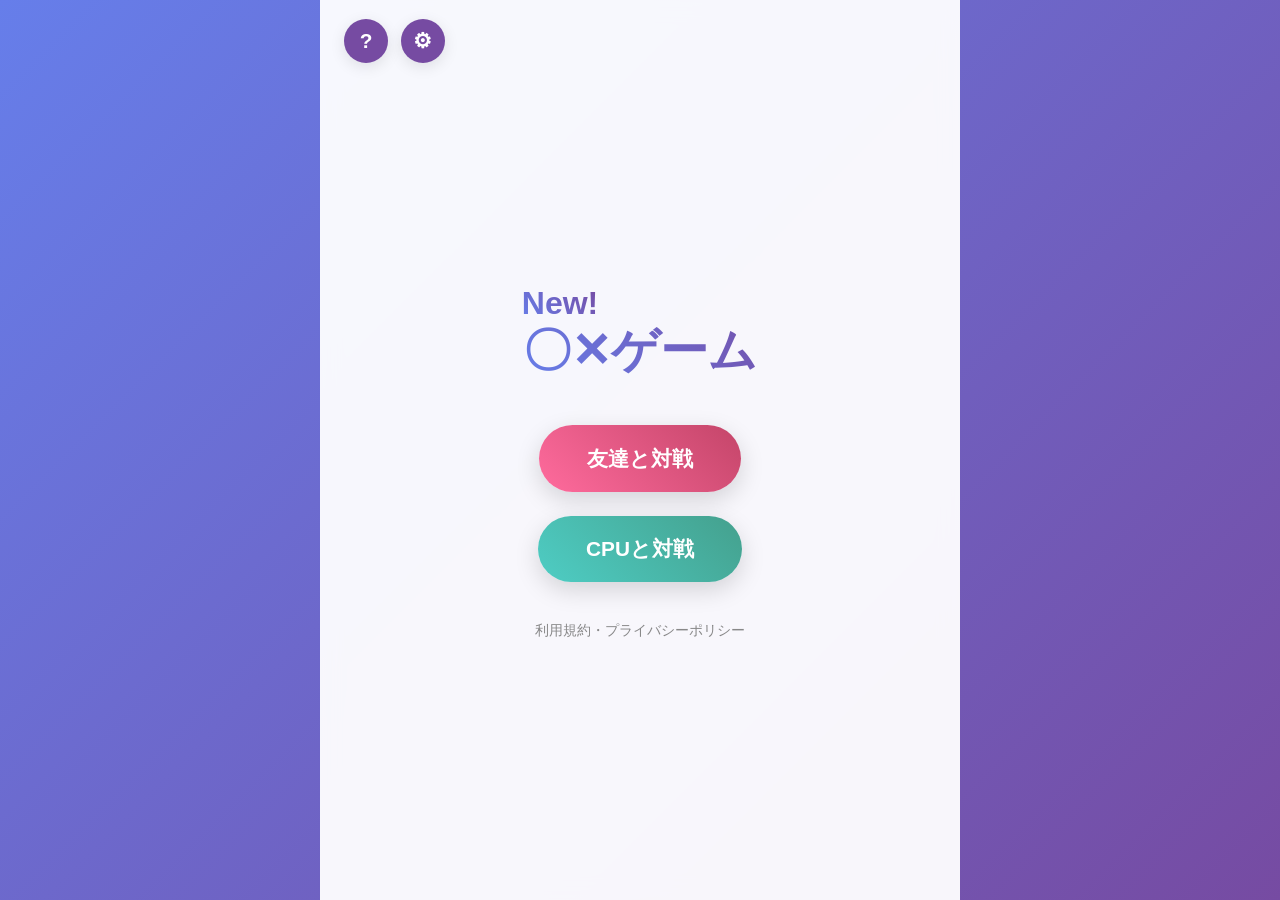
==== index.html @ 19769acf "〇✕２" ====
<!DOCTYPE html>
<html lang="ja">
<head>
    <meta charset="UTF-8">
    <meta name="viewport" content="width=device-width, initial-scale=1.0, maximum-scale=1.0, user-scalable=no">
    <title>New! 〇✕ゲーム</title>
    <link rel="stylesheet" href="style.css">
</head>
<body>
    <div class="main-container">
        <div class="main-screen" id="main-screen">
            <div class="header-action-group">
                <button id="help-btn" class="help-btn">?</button>
                <button id="settings-btn" class="help-btn">⚙</button>
            </div>
            
            <div class="main-content">
                <h1 class="title"><span class="title-new">New!</span><br><span class="title-main">〇✕ゲーム</span></h1>
                
                <div class="game-mode-buttons">
                    <button id="play-2p-btn" class="play-btn play-2p-btn">友達と対戦</button>
                    <button id="play-cpu-btn" class="play-btn play-cpu-btn">CPUと対戦</button>
                </div>

                <div class="terms-link-container">
                    <a href="terms.html" class="terms-link">利用規約・プライバシーポリシー</a>
                </div>
            </div>
        </div>

        <div class="cpu-selection-screen" id="cpu-selection-screen" style="display: none;">
            <button id="back-to-main-from-cpu-btn" class="back-btn header-back-btn">⇦</button>
            <div class="cpu-selection-content">
                <h2 class="cpu-title" id="setup-screen-title">対戦モード設定</h2>
                
                <p class="cpu-subtitle">1. 盤面の大きさを選択してください</p>
                <div class="difficulty-options">
                    <button id="board-6x6-btn" class="speed-toggle-btn active">標準 (6×6)</button>
                    <button id="board-7x7-btn" class="speed-toggle-btn">拡大 (7×7)</button>
                </div>

                <div id="cpu-only-setup-options">
                    <p class="cpu-subtitle">2. CPUの難易度を選択してください</p>
                    <div class="difficulty-options">
                        <button id="diff-easy-btn" class="speed-toggle-btn active">イージー</button>
                        <button id="diff-normal-btn" class="speed-toggle-btn">ノーマル</button>
                        <button id="diff-hard-btn" class="speed-toggle-btn">ハード</button>
                    </div>
                </div>

                <p class="cpu-subtitle" id="order-selection-subtitle">3. 先手・後手を選択してください</p>
                <div class="cpu-options" id="order-selection-options">
                    <button id="cpu-first-btn" class="cpu-option-btn cpu-first-btn">
                        <span class="option-icon">👤</span>
                        <span class="option-text" id="order-first-text">先手（あなたが先）</span>
                    </button>
                    <button id="cpu-second-btn" class="cpu-option-btn cpu-second-btn">
                        <span class="option-icon">🤖</span>
                        <span class="option-text" id="order-second-text">後手（CPUが先）</span>
                    </button>
                    <button id="cpu-random-btn" class="cpu-option-btn cpu-random-btn">
                        <span class="option-icon">🎲</span>
                        <span class="option-text">ランダム</span>
                    </button>
                </div>
            </div>
        </div>

        <div class="game-screen" id="game-screen" style="display: none;">
            <div class="game-header">
                <div class="header-action-group-game">
                    <button id="help-btn-game" class="help-btn">?</button>
                    <button id="settings-btn-game" class="help-btn">⚙</button>
                </div>
                <button id="back-to-main-from-game-btn" class="back-btn">⇦</button>
            </div>

            <div class="gravity-section">
                <button id="gravity-btn" class="gravity-btn">重力</button>
                <div class="gravity-directions" id="gravity-directions" style="display: none;">
                    <button class="direction-btn" data-direction="up">↑</button>
                    <button class="direction-btn" data-direction="left">←</button>
                    <button class="direction-btn" data-direction="right">→</button>
                    <button class="direction-btn" data-direction="down">↓</button>
                </div>
            </div>

            <div class="game-board" id="game-board"></div>
            
            <div class="game-info">
                <div class="status" id="status">〇の番です</div>
            </div>
            
            <div class="controls">
                <button id="undo-btn" class="control-action-btn undo-btn" disabled>1手戻る</button>
                <button id="reset-btn" class="control-action-btn reset-btn">リセット</button>
            </div>
        </div>
        
        <div class="help-modal" id="help-modal">
            <div class="modal-content">
                <div class="modal-header">
                    <h2>ヘルプ</h2>
                    <button id="close-help-btn" class="close-btn">×</button>
                </div>
                <div class="help-content">
                    <div class="help-section">
                        <h3>ゲームルール</h3>
                        <div class="rules-content">
                            <div class="rule-item-visual">
                                <div class="rule-left">
                                    <span class="rule-icon">🏆</span>
                                    <span class="rule-text"><strong>4つ並べると勝利</strong><br>縦・横・斜めのいずれかに自分のコマを4つ以上並べると勝利です。</span>
                                </div>
                                <div class="visual-diagram">
                                    <div class="diag-cell o">〇</div><div class="diag-cell o">〇</div><div class="diag-cell o">〇</div><div class="diag-cell o">〇</div>
                                </div>
                            </div>
                            <div class="rule-item-visual">
                                <div class="rule-left">
                                    <span class="rule-icon">👻</span>
                                    <span class="rule-text"><strong>ちょうど3つで消滅</strong><br>コマが「ちょうど3つ」並んでしまうと、その3つのコマは消滅します。</span>
                                </div>
                                <div class="visual-diagram responsive-diagram-box">
                                    <div class="diag-cell x">✕</div><div class="diag-cell x">✕</div><div class="diag-cell x">✕</div><div class="diag-cell empty"></div>
                                    <div class="diag-arrow flex-arrow">➔</div>
                                    <div class="diag-cell ghost"></div><div class="diag-cell ghost"></div><div class="diag-cell ghost"></div><div class="diag-cell empty"></div>
                                </div>
                            </div>
                            <div class="rule-item-visual">
                                <div class="rule-left">
                                    <span class="rule-icon">🌎</span>
                                    <span class="rule-text wrap-text"><strong>重力による連鎖消滅</strong><br>重力でコマが消えた場合、空いた隙間を埋めるように同じ方向へ再び重力がかかります（連鎖重力）。</span>
                                </div>
                                
                                <div class="visual-flow-container">
                                    <div class="flow-step-block">
                                        <div class="step-title">1. 元の盤面</div>
                                        <div class="diagram-grid-4">
                                            <div class="diag-cell empty"></div><div class="diag-cell empty"></div><div class="diag-cell x">✕</div><div class="diag-cell empty"></div>
                                            <div class="diag-cell x">✕</div><div class="diag-cell empty"></div><div class="diag-cell o">〇</div><div class="diag-cell empty"></div>
                                            <div class="diag-cell o">〇</div><div class="diag-cell empty"></div><div class="diag-cell empty"></div><div class="diag-cell x">✕</div>
                                            <div class="diag-cell empty"></div><div class="diag-cell o">〇</div><div class="diag-cell empty"></div><div class="diag-cell empty"></div>
                                        </div>
                                    </div>
                                    
                                    <div class="flow-step-block">
                                        <div class="step-title">2. 落下と整列</div>
                                        <div class="diagram-grid-4">
                                            <div class="diag-cell empty"></div><div class="diag-cell empty"></div><div class="diag-cell empty"></div><div class="diag-cell empty"></div>
                                            <div class="diag-cell empty"></div><div class="diag-cell empty"></div><div class="diag-cell empty"></div><div class="diag-cell empty"></div>
                                            <div class="diag-cell x">✕</div><div class="diag-cell empty"></div><div class="diag-cell x">✕</div><div class="diag-cell empty"></div>
                                            <div class="diag-cell o">〇</div><div class="diag-cell o">〇</div><div class="diag-cell o">〇</div><div class="diag-cell x">✕</div>
                                        </div>
                                        <div class="step-desc-danger">(横に〇が3つ揃う)</div>
                                    </div>
                                    
                                    <div class="flow-step-block">
                                        <div class="step-title">3. 3つ消滅</div>
                                        <div class="diagram-grid-4">
                                            <div class="diag-cell empty"></div><div class="diag-cell empty"></div><div class="diag-cell empty"></div><div class="diag-cell empty"></div>
                                            <div class="diag-cell empty"></div><div class="diag-cell empty"></div><div class="diag-cell empty"></div><div class="diag-cell empty"></div>
                                            <div class="diag-cell x">✕</div><div class="diag-cell empty"></div><div class="diag-cell x">✕</div><div class="diag-cell empty"></div>
                                            <div class="diag-cell ghost"></div><div class="diag-cell ghost"></div><div class="diag-cell ghost"></div><div class="diag-cell x">✕</div>
                                        </div>
                                        <div class="step-desc-purple">(下段の〇3つが消滅)</div>
                                    </div>
                                    
                                    <div class="flow-step-block">
                                        <div class="step-title">4. 連鎖完了</div>
                                        <div class="diagram-grid-4">
                                            <div class="diag-cell empty"></div><div class="diag-cell empty"></div><div class="diag-cell empty"></div><div class="diag-cell empty"></div>
                                            <div class="diag-cell empty"></div><div class="diag-cell empty"></div><div class="diag-cell empty"></div><div class="diag-cell empty"></div>
                                            <div class="diag-cell empty"></div><div class="diag-cell empty"></div><div class="diag-cell empty"></div><div class="diag-cell empty"></div>
                                            <div class="diag-cell x">✕</div><div class="diag-cell empty"></div><div class="diag-cell x">✕</div><div class="diag-cell x">✕</div>
                                        </div>
                                        <div class="step-desc-success">(両脇の✕が下へ詰まる)</div>
                                    </div>
                                </div>
                            </div>
                        </div>
                    </div>
                    <div class="help-section">
                        <h3>フィードバック</h3>
                        <div class="feedback-content">
                            <p>質問や感想、意見があればこのリンクからお願いします。</p>
                            <a href="https://forms.gle/ToWwrxpobhStJWzk7" target="_blank" class="feedback-link">https//feedbackhakokokara</a>
                        </div>
                    </div>
                </div>
            </div>
        </div>

        <div class="help-modal" id="settings-modal">
            <div class="modal-content" style="max-width: 400px;">
                <div class="modal-header">
                    <h2>⚙ 設定</h2>
                    <button id="close-settings-btn" class="close-btn">×</button>
                </div>
                <div class="help-content">
                    <div class="help-section">
                        <h3>初心者ガイド機能</h3>
                        <div class="settings-row">
                            <button id="guide-on-btn" class="speed-toggle-btn active">ON（おすすめ）</button>
                            <button id="guide-off-btn" class="speed-toggle-btn">OFF</button>
                        </div>
                        <p style="font-size: 0.8rem; color: #666; margin-top: 5px; text-align: left; line-height: 1.3;">※ONにすると、自爆マスの赤枠警告や、重力ボタン長押しでの予測プレビューが表示されます。</p>
                    </div>
                    <div class="help-section">
                        <h3>テーマカラー</h3>
                        <div class="settings-row">
                            <button id="theme-default-btn" class="speed-toggle-btn active">デフォルト</button>
                            <button id="theme-dark-btn" class="speed-toggle-btn">ダーク</button>
                        </div>
                    </div>
                </div>
            </div>
        </div>
        
        <div class="winner-modal" id="winner-modal" style="display: none;">
            <div class="modal-content">
                <h2 id="winner-text">〇が勝ちました！</h2>
                <div class="winner-modal-buttons">
                    <button id="play-again-btn" class="play-again-btn">もう一度プレイ</button>
                    <button id="back-to-main-btn" class="back-btn">メインに戻る</button>
                </div>
            </div>
        </div>

        <div id="loading-indicator" class="loading-overlay">
            <div class="loading-spinner"></div>
            <p>重力処理中...</p>
        </div>

    </div>
    
    <script src="script.js"></script>
</body>
</html>
---- style.css ----
* {
    margin: 0;
    padding: 0;
    box-sizing: border-box;
    -webkit-user-select: none;
    user-select: none;
}

body {
    font-family: 'Segoe UI', Tahoma, Geneva, Verdana, sans-serif;
    background: linear-gradient(135deg, #667eea 0%, #764ba2 100%);
    min-height: 100vh;
    color: #333;
    overflow-x: hidden;
    transition: background 0.5s ease;
}

body.dark-theme {
    background: linear-gradient(135deg, #1f2937 0%, #111827 100%);
    color: #f3f4f6;
}

/* 💻📱 共通：左上ヘッダーアクションエリアのスタイル統一 */
.header-action-group, .header-action-group-game {
    position: absolute;
    top: 1.2rem;
    left: 1.5rem;
    display: flex;
    gap: 0.8rem;
    z-index: 100;
}

.main-container {
    width: 100%;
    min-height: 100vh;
    display: flex;
    justify-content: center;
    overflow: hidden; /* スマホ時の謎の余白はみ出しを完全シャットアウト */
}

.main-screen {
    width: 50%;
    min-height: 100vh;
    display: flex;
    flex-direction: column;
    align-items: center;
    justify-content: center;
    background: rgba(255, 255, 255, 0.95);
    backdrop-filter: blur(10px);
    padding: 2rem;
    position: relative;
    transition: background 0.5s ease;
}

body.dark-theme .main-screen {
    background: rgba(31, 41, 55, 0.95);
}

.help-btn {
    background: #764ba2;
    color: white;
    border: none;
    border-radius: 50%;
    font-size: 1.3rem;
    font-weight: bold;
    cursor: pointer;
    transition: all 0.3s ease;
    box-shadow: 0 4px 15px rgba(0, 0, 0, 0.1);
    width: 44px;
    height: 44px;
    display: flex;
    align-items: center;
    justify-content: center;
}

body.dark-theme .help-btn {
    background: #4b5563;
}

.help-btn:hover {
    transform: translateY(-2px);
    box-shadow: 0 6px 20px rgba(0, 0, 0, 0.15);
}

.main-content {
    text-align: center;
    max-width: 400px;
}

.title {
    font-size: 3rem;
    margin-bottom: 3rem;
    background: linear-gradient(45deg, #667eea, #764ba2);
    -webkit-background-clip: text;
    -webkit-text-fill-color: transparent;
    background-clip: text;
    font-weight: bold;
    line-height: 1.1;
    position: relative;
}

body.dark-theme .title {
    background: linear-gradient(45deg, #a78bfa, #f472b6);
    -webkit-background-clip: text;
}

.title-new {
    display: inline-block;
    background: linear-gradient(45deg, #667eea, #764ba2);
    -webkit-background-clip: text;
    -webkit-text-fill-color: transparent;
    font-size: 2rem;
    transform: translateX(-80px);
}

body.dark-theme .title-new {
    background: linear-gradient(45deg, #a78bfa, #f472b6);
    -webkit-background-clip: text;
}

.title-main { display: inline-block; }
.main-content { margin-top: 20px; }

.game-mode-buttons {
    display: flex;
    flex-direction: column;
    gap: 1.5rem;
    align-items: center;
}

.play-btn {
    padding: 1.2rem 3rem;
    border-radius: 50px;
    font-size: 1.3rem;
    font-weight: 600;
    cursor: pointer;
    transition: all 0.3s ease;
    box-shadow: 0 8px 25px rgba(0, 0, 0, 0.15);
    min-width: 200px;
    border: none;
    color: white;
}

.play-2p-btn { background: linear-gradient(45deg, #ff6b9d, #c44569); }
.play-cpu-btn { background: linear-gradient(45deg, #4ecdc4, #44a08d); }

.play-btn:hover {
    transform: translateY(-3px);
    box-shadow: 0 12px 35px rgba(0, 0, 0, 0.2);
}

.game-screen {
    width: 50%;
    min-height: 100vh;
    background: rgba(255, 255, 255, 0.95);
    backdrop-filter: blur(10px);
    padding: 5.5rem 2rem 2rem 2rem;
    display: flex;
    flex-direction: column;
    align-items: center;
    position: relative;
    transition: background 0.5s ease;
}

body.dark-theme .game-screen { background: rgba(31, 41, 55, 0.95); }

.game-header {
    width: 100%;
    position: absolute;
    top: 0;
    left: 0;
    padding: 1.2rem 1.5rem;
    display: flex;
    justify-content: space-between;
    align-items: center;
}

.game-header .back-btn {
    position: absolute;
    top: 1.2rem;
    right: 1.5rem;
    font-size: 1.5rem;
    width: 44px;
    height: 44px;
    padding: 0;
}

.back-btn {
    background: linear-gradient(45deg, #ff6b6b, #ee5a24);
    color: white;
    border: none;
    border-radius: 50%;
    font-size: 1.5rem;
    font-weight: bold;
    cursor: pointer;
    transition: all 0.3s ease;
    width: 44px;
    height: 44px;
    display: flex;
    align-items: center;
    justify-content: center;
}

.back-btn:hover {
    transform: translateY(-2px);
    box-shadow: 0 4px 15px rgba(0, 0, 0, 0.2);
}

/* 🌎 重力セクション：ヘッダー直下配置、盤面との被りを完全解消 */
.gravity-section {
    position: relative;
    display: flex;
    flex-direction: column;
    align-items: center;
    gap: 10px;
    margin-top: -2.5rem;
    margin-bottom: 5.5rem;
    z-index: 200;
}

.gravity-btn {
    background: linear-gradient(45deg, #4ecdc4, #44a08d);
    color: white;
    border: none;
    padding: 0.8rem 2.2rem;
    border-radius: 25px;
    font-size: 1rem;
    font-weight: 600;
    cursor: pointer;
    transition: all 0.2s ease;
    box-shadow: 0 4px 12px rgba(0, 0, 0, 0.1);
}

.gravity-btn:disabled {
    background: #ccc;
    cursor: not-allowed;
    transform: none;
    box-shadow: none;
}

body.dark-theme .gravity-btn:disabled {
    background: #4b5563;
    color: #9ca3af;
}

.gravity-directions {
    position: absolute;
    top: 115%;
    left: 50%;
    transform: translateX(-50%);
    z-index: 210;
    background: white;
    border-radius: 30px;
    box-shadow: 0 6px 25px rgba(0, 0, 0, 0.2);
    padding: 6px;
    display: flex;
    gap: 10px;
}

body.dark-theme .gravity-directions { background: #374151; }

.direction-btn {
    width: 46px;
    height: 46px;
    background: linear-gradient(45deg, #667eea, #764ba2);
    color: white;
    border: none;
    border-radius: 50%;
    font-size: 1.4rem;
    font-weight: bold;
    cursor: pointer;
    transition: transform 0.15s ease, box-shadow 0.15s ease;
    display: flex;
    align-items: center;
    justify-content: center;
}

.direction-btn.preview-active {
    box-shadow: 0 0 20px #4ecdc4 !important;
    border: 3px solid #fff !important;
    transform: scale(1.1);
}

.game-info { margin-bottom: 1.5rem; text-align: center; }

.status {
    font-size: 1.3rem;
    font-weight: 600;
    margin-bottom: 0.5rem;
    color: #555;
}

body.dark-theme .status { color: #d1d5db; }

/* 🛠 盤面コンテナ */
.game-board {
    display: grid;
    margin-bottom: 1.5rem;
    width: 100%;
    max-width: 440px;
    margin-left: auto;
    margin-right: auto;
}

.game-board.size-6x6 {
    grid-template-columns: repeat(6, 1fr);
    gap: 8px;
}

.game-board.size-7x7 {
    grid-template-columns: repeat(7, 1fr);
    gap: 6px;
}

.cell {
    width: 100%;
    aspect-ratio: 1 / 1;
    background: #e6e6e6;
    border: 2px solid transparent;
    border-radius: 12px;
    cursor: pointer;
    display: flex;
    align-items: center;
    justify-content: center;
    font-size: 2.2rem;
    font-weight: bold;
    transition: background 0.15s, border-color 0.15s, transform 0.15s;
    box-shadow: inset 1px 1px 3px rgba(0,0,0,0.05), 2px 2px 8px rgba(0, 0, 0, 0.08);
    -webkit-tap-highlight-color: transparent;
    will-change: transform, background-color, border-color;
    transform: translate3d(0, 0, 0);
}

.game-board.size-7x7 .cell {
    font-size: 1.8rem;
    border-radius: 8px;
}

body.dark-theme .cell {
    background: #262f3c;
    box-shadow: inset 1px 1px 2px rgba(255,255,255,0.05), 2px 2px 8px rgba(0, 0, 0, 0.2);
}

.cell.moving {
    transform: translate3d(0, 0, 0) scale(1);
    backface-visibility: hidden;
    perspective: 1000px;
}

.cell.danger-border {
    border-color: rgba(255, 71, 87, 0.6) !important;
    background: #fff0f0 !important;
}
body.dark-theme .cell.danger-border {
    border-color: rgba(255, 71, 87, 0.7) !important;
    background: #2d1b22 !important;
}

.cell.o {
    color: #667eea;
    background: #e8f4fd;
}

body.dark-theme .cell.o {
    color: #60a5fa;
    background: #1e293b;
}

.cell.x {
    color: #764ba2;
    background: #fdf2ff;
}

body.dark-theme .cell.x {
    color: #f472b6;
    background: #371e36;
}

.cell.preview-o { color: rgba(102, 126, 234, 0.35) !important; }
.cell.preview-x { color: rgba(118, 75, 162, 0.35) !important; }

.cell.winning-cell {
    animation: winningPulse 1.8s cubic-bezier(0.4, 0, 0.2, 1) infinite;
    z-index: 5;
}

.cell.highlight-for-removal {
    border: 3px solid #ffcc00 !important;
    box-shadow: 0 0 12px rgba(255, 204, 0, 0.7) !important;
    transform: translate3d(0,0,0) scale(1.05);
}

@keyframes winningPulse {
    0% { transform: translate3d(0,0,0) scale(1.02); box-shadow: 0 0 12px rgba(255, 107, 157, 0.6); }
    50% { transform: translate3d(0,0,0) scale(1.08); box-shadow: 0 0 22px rgba(196, 69, 105, 0.9); }
    100% { transform: translate3d(0,0,0) scale(1.02); box-shadow: 0 0 12px rgba(255, 107, 157, 0.6); }
}

.controls {
    display: flex;
    gap: 1.2rem;
    justify-content: center;
    margin-top: 1rem;
    margin-bottom: 1rem;
    width: 100%;
    max-width: 450px;
    padding: 0 8px;
}

.control-action-btn {
    flex: 1;
    padding: 0.9rem 1.5rem;
    border: none;
    border-radius: 30px;
    font-size: 1.05rem;
    font-weight: 600;
    cursor: pointer;
    transition: all 0.2s ease;
    color: white;
    box-shadow: 0 4px 15px rgba(0, 0, 0, 0.1);
    text-align: center;
    display: flex;
    align-items: center;
    justify-content: center;
}

.control-action-btn.undo-btn { background: linear-gradient(45deg, #2ecc71, #26ae60); }
.control-action-btn.reset-btn { background: linear-gradient(45deg, #ff4757, #ee5a24); }

.control-action-btn:disabled {
    opacity: 0.35 !important;
    cursor: not-allowed !important;
    transform: none !important;
    box-shadow: none !important;
}

.cpu-selection-screen {
    width: 50%;
    min-height: 100vh;
    background: rgba(255, 255, 255, 0.95);
    backdrop-filter: blur(10px);
    padding: 6rem 2rem 2rem 2rem;
    display: flex;
    flex-direction: column;
    align-items: center;
    justify-content: center;
    position: relative;
    transition: background 0.5s ease;
}

body.dark-theme .cpu-selection-screen { background: rgba(31, 41, 55, 0.95); }

.header-back-btn {
    position: absolute;
    top: 1.2rem !important;
    left: 1.5rem !important;
}

.cpu-selection-content {
    width: 100%;
    display: flex;
    flex-direction: column;
    align-items: center;
    text-align: center;
}

.cpu-title {
    font-size: 2.3rem;
    margin-bottom: 2rem;
    background: linear-gradient(45deg, #667eea, #764ba2);
    -webkit-background-clip: text;
    -webkit-text-fill-color: transparent;
    background-clip: text;
    font-weight: bold;
}

body.dark-theme .cpu-title { background: linear-gradient(45deg, #a78bfa, #f472b6); }

.cpu-subtitle {
    font-size: 1.1rem;
    color: #666;
    margin-bottom: 0.8rem;
    font-weight: 500;
    margin-top: 0.5rem;
}

body.dark-theme .cpu-subtitle { color: #9ca3af; }

.difficulty-options {
    display: flex;
    gap: 10px;
    margin-bottom: 2rem;
    justify-content: center;
    width: 100%;
    max-width: 400px;
}

.cpu-options {
    display: flex;
    flex-direction: column;
    gap: 1.2rem;
    align-items: center;
    width: 100%;
}

.cpu-option-btn {
    display: flex;
    align-items: center;
    gap: 1rem;
    padding: 1.1rem 2rem;
    border-radius: 50px;
    font-size: 1.1rem;
    font-weight: 600;
    cursor: pointer;
    transition: all 0.3s ease;
    box-shadow: 0 8px 25px rgba(0, 0, 0, 0.15);
    min-width: 250px;
    border: none;
    color: white;
}

.cpu-first-btn { background: linear-gradient(45deg, #4ecdc4, #44a08d); }
.cpu-second-btn { background: linear-gradient(45deg, #ff6b9d, #c44569); }
.cpu-random-btn { background: linear-gradient(45deg, #667eea, #764ba2); }

.help-modal {
    display: none;
    position: fixed;
    top: 0;
    left: 0;
    width: 100vw;
    height: 100vh;
    background: rgba(0, 0, 0, 0.5);
    z-index: 999999 !important;
    align-items: center;
    justify-content: center;
}

.help-modal .modal-content {
    background: white;
    padding: 2rem;
    border-radius: 20px;
    text-align: center;
    box-shadow: 0 20px 40px rgba(0, 0, 0, 0.3);
    animation: modalSlideIn 0.3s ease-out;
    max-width: 600px;
    width: 90%;
    position: relative;
    max-height: 85vh;
    overflow-y: auto;
}

body.dark-theme .help-modal .modal-content {
    background: #1f2937;
    color: #f3f4f6;
}

.modal-header {
    display: flex;
    justify-content: space-between;
    align-items: center;
    margin-bottom: 1.5rem;
    width: 100%;
}

.modal-header h2 {
    margin: 0;
    color: #333;
    font-size: 1.8rem;
}

body.dark-theme .modal-header h2 { color: #f3f4f6; }

.close-btn {
    background: none;
    border: none;
    font-size: 2rem;
    cursor: pointer;
    color: #666;
    line-height: 1;
}

body.dark-theme .close-btn { color: #9ca3af; }

.help-content {
    display: flex;
    flex-direction: column;
    gap: 2rem;
    text-align: left;
}

.help-section h3 {
    color: #333;
    font-size: 1.3rem;
    margin-bottom: 1rem;
    text-align: left;
}

body.dark-theme .help-section h3 { color: #e5e7eb; }

.rule-item-visual {
    display: flex;
    flex-direction: column;
    gap: 12px;
    padding: 15px;
    background: linear-gradient(135deg, #f8f9fa, #e9ecef);
    border-radius: 12px;
    margin-bottom: 12px;
}

body.dark-theme .rule-item-visual {
    background: linear-gradient(135deg, #374151, #4b5563);
}

.rule-left {
    display: flex;
    align-items: flex-start;
    gap: 12px;
}

.wrap-text {
    word-break: break-all;
    white-space: normal;
    line-height: 1.4;
}

.visual-diagram {
    display: flex;
    align-items: center;
    gap: 5px;
    background: rgba(0,0,0,0.03);
    padding: 8px;
    border-radius: 8px;
    width: fit-content;
    margin-left: auto;
    margin-right: auto;
}

/* 🏆 改修：図解フロー（完璧な2列×2行の「田の字」グリッドへ最適化） */
.visual-flow-container {
    display: grid;
    grid-template-columns: repeat(2, 1fr) !important; /* 確実にPC・スマホ共通で2列固定 */
    gap: 20px 15px !important;
    align-items: start;
    margin-top: 10px;
    background: rgba(0,0,0,0.02);
    padding: 15px;
    border-radius: 12px;
    width: 100%;
    justify-content: center;
}

body.dark-theme .visual-flow-container { background: rgba(255,255,255,0.02); }

.flow-step-block {
    display: flex;
    flex-direction: column;
    align-items: center;
    gap: 6px;
    width: 100%;
    text-align: center;
}

.step-title {
    font-size: 0.8rem;
    text-align: center;
    color: #666;
    font-weight: 600;
}
body.dark-theme .step-title { color: #9ca3af; }

.diagram-grid-4 {
    display: grid;
    grid-template-columns: repeat(4, 26px);
    gap: 2px;
}

.step-desc-danger { font-size: 0.65rem; color: #ff4757; text-align: center; font-weight: 600; }
.step-desc-purple { font-size: 0.65rem; color: #764ba2; text-align: center; font-weight: 600; }
.step-desc-success { font-size: 0.65rem; color: #44a08d; text-align: center; font-weight: 600; }

.diag-cell {
    width: 26px;
    height: 26px;
    background: white;
    border-radius: 6px;
    display: flex;
    align-items: center;
    justify-content: center;
    font-weight: bold;
    font-size: 0.8rem;
    box-shadow: 1px 1px 4px rgba(0,0,0,0.1);
}

body.dark-theme .diag-cell { background: #1f2937; }
.diag-cell.o { color: #667eea; background: #e8f4fd; }
.diag-cell.x { color: #764ba2; background: #fde8e8; }
.diag-cell.empty { background: #e9ecef; }
body.dark-theme .diag-cell.empty { background: #111827; }

.diag-cell.ghost {
    background: #f1f2f6;
    color: #ccc;
    border: 1px dashed #ccc;
}
body.dark-theme .diag-cell.ghost { background: #374151; border-color: #555; }

.settings-row {
    display: grid;
    grid-template-columns: 1fr 1fr;
    gap: 10px;
    width: 100%;
}

.speed-toggle-btn {
    padding: 12px;
    border: 2px solid #e9ecef;
    background: white;
    border-radius: 12px;
    font-size: 1rem;
    font-weight: 600;
    cursor: pointer;
    transition: all 0.3s ease;
    color: #666;
}

body.dark-theme .speed-toggle-btn {
    background: #374151;
    border-color: #4b5563;
    color: #d1d5db;
}

.speed-toggle-btn:hover {
    background: #f8f9fa;
    border-color: #667eea;
}

.speed-toggle-btn.active {
    background: linear-gradient(135deg, #667eea 0%, #764ba2 100%);
    color: white;
    border-color: transparent;
    box-shadow: 0 4px 15px rgba(118, 75, 162, 0.2);
}

body.dark-theme .speed-toggle-btn.active {
    background: linear-gradient(135deg, #8b5cf6 0%, #ec4899 100%);
}

.winner-modal {
    display: none;
    position: fixed;
    top: 0;
    left: 0;
    width: 100vw;
    height: 100vh;
    background: rgba(0, 0, 0, 0.4);
    backdrop-filter: blur(4px);
    z-index: 9999999 !important;
    display: flex;
    justify-content: center;
    align-items: center;
}

.winner-modal .modal-content {
    background-color: white;
    padding: 40px 30px;
    border-radius: 20px;
    box-shadow: 0 15px 35px rgba(0, 0, 0, 0.3);
    text-align: center;
    width: 85%;
    max-width: 400px;
    animation: modalSlideIn 0.3s ease-out;
}

body.dark-theme .winner-modal .modal-content { 
    background-color: #1f2937;
    color: white;
}

.winner-modal h2 {
    font-size: 1.8rem;
    margin-bottom: 2rem;
}

.winner-modal-buttons {
    display: flex;
    flex-direction: column;
    gap: 1rem;
    width: 100%;
}

.winner-modal-buttons button {
    width: 100% !important;
    height: auto !important;
    padding: 1rem 1.5rem !important;
    font-size: 1.1rem !important;
    font-weight: 600 !important;
    border: none !important;
    border-radius: 50px !important;
    cursor: pointer !important;
    transition: transform 0.2s ease, box-shadow 0.2s ease !important;
    display: block !important;
    text-align: center !important;
}

.winner-modal .play-again-btn { background: linear-gradient(45deg, #4ecdc4, #44a08d); color: white; }
.winner-modal .back-to-main-btn { background: linear-gradient(45deg, #ff6b6b, #ee5a24); color: white; }

.loading-overlay {
    position: fixed;
    top: 0;
    left: 0;
    width: 100%;
    height: 100%;
    background: rgba(0, 0, 0, 0.5);
    display: flex;
    justify-content: center;
    align-items: center;
    z-index: 9998;
    color: white;
    font-size: 1.5em;
    flex-direction: column;
    display: none;
}

.loading-spinner {
    border: 8px solid #f3f3f3;
    border-top: 8px solid #3498db;
    border-radius: 50%;
    width: 60px;
    height: 60px;
    animation: spin 2s linear infinite;
    margin-bottom: 20px;
}

@keyframes spin {
    0% { transform: rotate(0deg); }
    100% { transform: rotate(360deg); }
}

@keyframes modalSlideIn {
    from { opacity: 0; transform: translateY(-30px); }
    to { opacity: 1; transform: translateY(0); }
}

/* レスポンシブ設計 */
@media (max-width: 1024px) {
    .main-container { flex-direction: column; }
    .main-screen, .game-screen, .cpu-selection-screen { width: 100%; min-height: 100vh; }
    .main-screen { padding: 3rem 2rem; }
    .game-screen { padding: 5.5rem 1.5rem 1.5rem 1.5rem; justify-content: flex-start; }
    
    .header-back-btn {
        top: 1.2rem !important;
        left: 1.5rem !important;
    }
}

@media (max-width: 600px) {
    .header-action-group, .header-action-group-game { top: 1rem !important; left: 1rem !important; }
    .main-screen { padding: 0; min-height: 100vh; justify-content: center; }
    .main-content { padding: 2rem 1.5rem; width: 100%; display: flex; flex-direction: column; align-items: center; gap: 2rem; }
    .title { font-size: 2.5rem; text-align: center; margin-bottom: 1.5rem; }
    .title-new { transform: translateX(0); font-size: 1.5rem; display: block; margin-bottom: 0.5rem; }
    .game-mode-buttons { gap: 1.5rem; width: 100%; max-width: 280px; }
    .play-btn { min-width: 100%; padding: 1.2rem 2rem; font-size: 1.2rem; border-radius: 30px; }
    
    .game-board { 
        width: calc(100vw - 32px);
        max-width: 100vw;
        margin-bottom: 1.5rem;
        margin-left: auto !important;
        margin-right: auto !important;
        justify-content: center;
    }
    
    .cell { 
        width: 100% !important;
        height: auto !important;
    }

    .game-board.size-6x6 { gap: 6px; }
    .game-board.size-6x6 .cell { 
        font-size: 1.4rem; 
        border-radius: 8px; 
    }

    .game-board.size-7x7 { gap: 4px; }
    .game-board.size-7x7 .cell { 
        font-size: 1.15rem; 
        border-radius: 6px; 
    }
    
    .gravity-section { 
        margin-top: -2rem;
        margin-bottom: 4.5rem; 
    }
    
    .back-btn, .help-btn {
        width: 38px !important;
        height: 38px !important;
        font-size: 1.1rem !important;
    }
    
    .game-header { padding: 1rem !important; }
    .game-header .back-btn { position: absolute; top: 1rem; right: 1rem; }
    .cpu-selection-screen { padding: 5rem 1.5rem 1.5rem 1.5rem; }
    .header-back-btn { top: 1rem !important; left: 1rem !important; }

    .responsive-diagram-box {
        flex-direction: column !important;
        gap: 10px;
    }

    /* 📱 スマホ版：2列の『田の字』を絶対崩さず、綺麗に中央に保つ */
    .visual-flow-container {
        grid-template-columns: repeat(2, 1fr) !important;
        gap: 15px 10px !important;
        padding: 10px;
        width: 100%;
    }
}

.terms-link-container {
    margin-top: 2rem;
    width: 100%;
    display: flex;
    justify-content: center;
}

.terms-link {
    font-size: 0.85rem;
    color: #888;
    text-decoration: none;
    transition: color 0.2s ease, opacity 0.2s ease;
    padding: 8px 16px;
}

body.dark-theme .terms-link { color: #9ca3af; }
.terms-link:hover { color: #667eea; opacity: 0.8; }
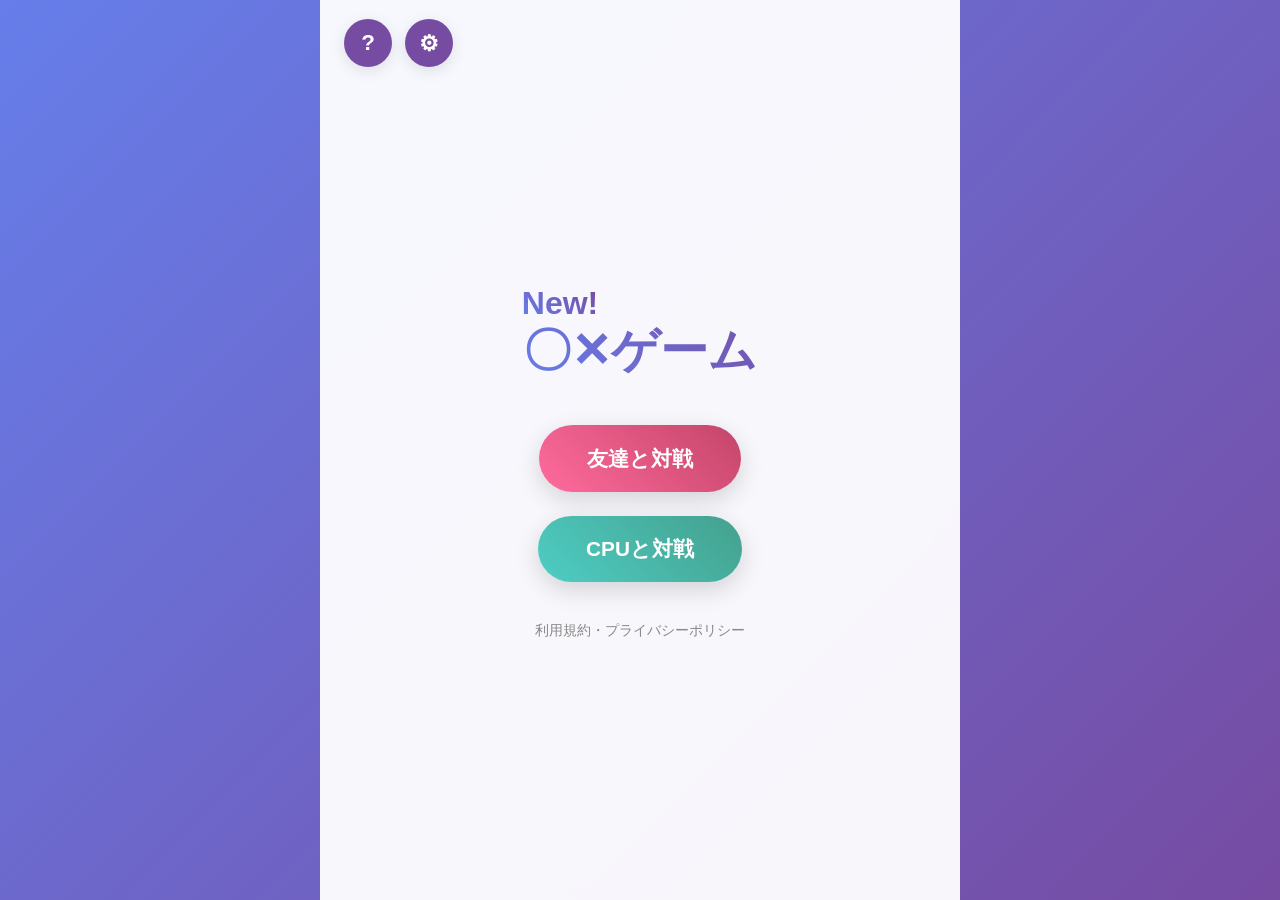
==== commit a64f0239: "〇✕２" ====
--- a/index.html
+++ b/index.html
@@ -39,6 +39,15 @@
                     <button id="board-7x7-btn" class="speed-toggle-btn">拡大 (7×7)</button>
                 </div>
 
+                <div id="p2-only-setup-options" style="display: none;">
+                    <p class="cpu-subtitle">2. 勝利条件（何本先取するか）</p>
+                    <div class="difficulty-options">
+                        <button id="match-1-btn" class="speed-toggle-btn active">1本勝負</button>
+                        <button id="match-2-btn" class="speed-toggle-btn">2本先取</button>
+                        <button id="match-3-btn" class="speed-toggle-btn">3本先取</button>
+                    </div>
+                </div>
+
                 <div id="cpu-only-setup-options">
                     <p class="cpu-subtitle">2. CPUの難易度を選択してください</p>
                     <div class="difficulty-options">
@@ -46,21 +55,18 @@
                         <button id="diff-normal-btn" class="speed-toggle-btn">ノーマル</button>
                         <button id="diff-hard-btn" class="speed-toggle-btn">ハード</button>
                     </div>
-                </div>
-
-                <p class="cpu-subtitle" id="order-selection-subtitle">3. 先手・後手を選択してください</p>
-                <div class="cpu-options" id="order-selection-options">
-                    <button id="cpu-first-btn" class="cpu-option-btn cpu-first-btn">
-                        <span class="option-icon">👤</span>
-                        <span class="option-text" id="order-first-text">先手（あなたが先）</span>
-                    </button>
-                    <button id="cpu-second-btn" class="cpu-option-btn cpu-second-btn">
-                        <span class="option-icon">🤖</span>
-                        <span class="option-text" id="order-second-text">後手（CPUが先）</span>
-                    </button>
-                    <button id="cpu-random-btn" class="cpu-option-btn cpu-random-btn">
-                        <span class="option-icon">🎲</span>
-                        <span class="option-text">ランダム</span>
+
+                    <p class="cpu-subtitle">3. 先手・後手を選択してください</p>
+                    <div class="difficulty-options">
+                        <button id="cpu-first-btn" class="speed-toggle-btn active">先手 (あなた)</button>
+                        <button id="cpu-second-btn" class="speed-toggle-btn">後手 (CPU)</button>
+                        <button id="cpu-random-btn" class="speed-toggle-btn">ランダム</button>
+                    </div>
+                </div>
+
+                <div class="cpu-options" style="margin-top: 2rem;">
+                    <button id="game-start-final-btn" class="cpu-option-btn cpu-first-btn" style="justify-content: center;">
+                        <span class="option-text">対戦スタート！ ⚔</span>
                     </button>
                 </div>
             </div>
@@ -87,6 +93,13 @@
 
             <div class="game-board" id="game-board"></div>
             
+            <div class="match-scoreboard" id="match-scoreboard" style="display: none;">
+                <span class="score-box o-score">〇 <span id="score-o-display">0</span></span>
+                <span class="score-divider">ー</span>
+                <span class="score-box x-score"><span id="score-x-display">0</span> ✕</span>
+                <div class="match-target-text" id="match-target-text">（2本先取）</div>
+            </div>
+
             <div class="game-info">
                 <div class="status" id="status">〇の番です</div>
             </div>
@@ -122,17 +135,20 @@
                                     <span class="rule-text"><strong>ちょうど3つで消滅</strong><br>コマが「ちょうど3つ」並んでしまうと、その3つのコマは消滅します。</span>
                                 </div>
                                 <div class="visual-diagram responsive-diagram-box">
-                                    <div class="diag-cell x">✕</div><div class="diag-cell x">✕</div><div class="diag-cell x">✕</div><div class="diag-cell empty"></div>
-                                    <div class="diag-arrow flex-arrow">➔</div>
-                                    <div class="diag-cell ghost"></div><div class="diag-cell ghost"></div><div class="diag-cell ghost"></div><div class="diag-cell empty"></div>
+                                    <div class="diag-row-group">
+                                        <div class="diag-cell x">✕</div><div class="diag-cell x">✕</div><div class="diag-cell x">✕</div>
+                                    </div>
+                                    <div class="diag-arrow-down">↓</div>
+                                    <div class="diag-row-group">
+                                        <div class="diag-cell ghost"></div><div class="diag-cell ghost"></div><div class="diag-cell ghost"></div>
+                                    </div>
                                 </div>
                             </div>
                             <div class="rule-item-visual">
                                 <div class="rule-left">
                                     <span class="rule-icon">🌎</span>
-                                    <span class="rule-text wrap-text"><strong>重力による連鎖消滅</strong><br>重力でコマが消えた場合、空いた隙間を埋めるように同じ方向へ再び重力がかかります（連鎖重力）。</span>
-                                </div>
-                                
+                                    <span class="rule-text wrap-text"><strong>重力による連鎖消滅</strong><br>重力でコマが消えた場合、空いた隙間を埋めるように同じ方向へ再び重力がかかります。</span>
+                                </div>
                                 <div class="visual-flow-container">
                                     <div class="flow-step-block">
                                         <div class="step-title">1. 元の盤面</div>
@@ -143,7 +159,6 @@
                                             <div class="diag-cell empty"></div><div class="diag-cell o">〇</div><div class="diag-cell empty"></div><div class="diag-cell empty"></div>
                                         </div>
                                     </div>
-                                    
                                     <div class="flow-step-block">
                                         <div class="step-title">2. 落下と整列</div>
                                         <div class="diagram-grid-4">
@@ -154,7 +169,6 @@
                                         </div>
                                         <div class="step-desc-danger">(横に〇が3つ揃う)</div>
                                     </div>
-                                    
                                     <div class="flow-step-block">
                                         <div class="step-title">3. 3つ消滅</div>
                                         <div class="diagram-grid-4">
@@ -165,7 +179,6 @@
                                         </div>
                                         <div class="step-desc-purple">(下段の〇3つが消滅)</div>
                                     </div>
-                                    
                                     <div class="flow-step-block">
                                         <div class="step-title">4. 連鎖完了</div>
                                         <div class="diagram-grid-4">
@@ -221,7 +234,7 @@
             <div class="modal-content">
                 <h2 id="winner-text">〇が勝ちました！</h2>
                 <div class="winner-modal-buttons">
-                    <button id="play-again-btn" class="play-again-btn">もう一度プレイ</button>
+                    <button id="play-again-btn" class="play-again-btn">次の試合へ</button>
                     <button id="back-to-main-btn" class="back-btn">メインに戻る</button>
                 </div>
             </div>
--- a/style.css
+++ b/style.css
@@ -1,847 +1,174 @@
-* {
-    margin: 0;
-    padding: 0;
-    box-sizing: border-box;
-    -webkit-user-select: none;
-    user-select: none;
-}
-
-body {
-    font-family: 'Segoe UI', Tahoma, Geneva, Verdana, sans-serif;
-    background: linear-gradient(135deg, #667eea 0%, #764ba2 100%);
-    min-height: 100vh;
-    color: #333;
-    overflow-x: hidden;
-    transition: background 0.5s ease;
-}
-
-body.dark-theme {
-    background: linear-gradient(135deg, #1f2937 0%, #111827 100%);
-    color: #f3f4f6;
-}
-
-/* 💻📱 共通：左上ヘッダーアクションエリアのスタイル統一 */
-.header-action-group, .header-action-group-game {
-    position: absolute;
-    top: 1.2rem;
-    left: 1.5rem;
-    display: flex;
-    gap: 0.8rem;
-    z-index: 100;
-}
-
-.main-container {
-    width: 100%;
-    min-height: 100vh;
-    display: flex;
-    justify-content: center;
-    overflow: hidden; /* スマホ時の謎の余白はみ出しを完全シャットアウト */
-}
-
-.main-screen {
-    width: 50%;
-    min-height: 100vh;
-    display: flex;
-    flex-direction: column;
-    align-items: center;
-    justify-content: center;
-    background: rgba(255, 255, 255, 0.95);
-    backdrop-filter: blur(10px);
-    padding: 2rem;
-    position: relative;
-    transition: background 0.5s ease;
-}
-
-body.dark-theme .main-screen {
-    background: rgba(31, 41, 55, 0.95);
-}
-
-.help-btn {
-    background: #764ba2;
-    color: white;
-    border: none;
-    border-radius: 50%;
-    font-size: 1.3rem;
-    font-weight: bold;
-    cursor: pointer;
-    transition: all 0.3s ease;
-    box-shadow: 0 4px 15px rgba(0, 0, 0, 0.1);
-    width: 44px;
-    height: 44px;
-    display: flex;
-    align-items: center;
-    justify-content: center;
-}
-
-body.dark-theme .help-btn {
-    background: #4b5563;
-}
-
-.help-btn:hover {
-    transform: translateY(-2px);
-    box-shadow: 0 6px 20px rgba(0, 0, 0, 0.15);
-}
-
-.main-content {
-    text-align: center;
-    max-width: 400px;
-}
-
-.title {
-    font-size: 3rem;
-    margin-bottom: 3rem;
-    background: linear-gradient(45deg, #667eea, #764ba2);
-    -webkit-background-clip: text;
-    -webkit-text-fill-color: transparent;
-    background-clip: text;
-    font-weight: bold;
-    line-height: 1.1;
-    position: relative;
-}
-
-body.dark-theme .title {
-    background: linear-gradient(45deg, #a78bfa, #f472b6);
-    -webkit-background-clip: text;
-}
-
-.title-new {
-    display: inline-block;
-    background: linear-gradient(45deg, #667eea, #764ba2);
-    -webkit-background-clip: text;
-    -webkit-text-fill-color: transparent;
-    font-size: 2rem;
-    transform: translateX(-80px);
-}
-
-body.dark-theme .title-new {
-    background: linear-gradient(45deg, #a78bfa, #f472b6);
-    -webkit-background-clip: text;
-}
-
+* { margin: 0; padding: 0; box-sizing: border-box; -webkit-user-select: none; user-select: none; }
+body { font-family: 'Segoe UI', Tahoma, Geneva, Verdana, sans-serif; background: linear-gradient(135deg, #667eea 0%, #764ba2 100%); min-height: 100vh; color: #333; overflow-x: hidden; transition: background 0.5s ease; }
+body.dark-theme { background: linear-gradient(135deg, #1f2937 0%, #111827 100%); color: #f3f4f6; }
+
+/* 💻📱 共通：左上ヘッダーアクションエリア */
+.header-action-group, .header-action-group-game { position: absolute; top: 1.2rem; left: 1.5rem; display: flex; gap: 0.8rem; z-index: 100; }
+.main-container { width: 100%; min-height: 100vh; display: flex; justify-content: center; overflow: hidden; }
+
+.main-screen { width: 50%; min-height: 100vh; display: flex; flex-direction: column; align-items: center; justify-content: center; background: rgba(255, 255, 255, 0.95); backdrop-filter: blur(10px); padding: 2rem; position: relative; transition: background 0.5s ease; }
+body.dark-theme .main-screen { background: rgba(31, 41, 55, 0.95); }
+
+/* ヘルプ・設定ボタンを大きく押しやすく */
+.help-btn { background: #764ba2; color: white; border: none; border-radius: 50%; font-size: 1.4rem; font-weight: bold; cursor: pointer; transition: all 0.3s ease; box-shadow: 0 4px 15px rgba(0, 0, 0, 0.1); width: 48px; height: 48px; display: flex; align-items: center; justify-content: center; }
+body.dark-theme .help-btn { background: #4b5563; }
+.help-btn:hover { transform: translateY(-2px); box-shadow: 0 6px 20px rgba(0, 0, 0, 0.15); }
+
+.main-content { text-align: center; max-width: 400px; }
+.title { font-size: 3rem; margin-bottom: 3rem; background: linear-gradient(45deg, #667eea, #764ba2); -webkit-background-clip: text; -webkit-text-fill-color: transparent; background-clip: text; font-weight: bold; line-height: 1.1; position: relative; }
+body.dark-theme .title { background: linear-gradient(45deg, #a78bfa, #f472b6); -webkit-background-clip: text; }
+.title-new { display: inline-block; background: linear-gradient(45deg, #667eea, #764ba2); -webkit-background-clip: text; -webkit-text-fill-color: transparent; font-size: 2rem; transform: translateX(-80px); }
+body.dark-theme .title-new { background: linear-gradient(45deg, #a78bfa, #f472b6); -webkit-background-clip: text; }
 .title-main { display: inline-block; }
 .main-content { margin-top: 20px; }
 
-.game-mode-buttons {
-    display: flex;
-    flex-direction: column;
-    gap: 1.5rem;
-    align-items: center;
-}
-
-.play-btn {
-    padding: 1.2rem 3rem;
-    border-radius: 50px;
-    font-size: 1.3rem;
-    font-weight: 600;
-    cursor: pointer;
-    transition: all 0.3s ease;
-    box-shadow: 0 8px 25px rgba(0, 0, 0, 0.15);
-    min-width: 200px;
-    border: none;
-    color: white;
-}
-
+.game-mode-buttons { display: flex; flex-direction: column; gap: 1.5rem; align-items: center; }
+.play-btn { padding: 1.2rem 3rem; border-radius: 50px; font-size: 1.3rem; font-weight: 600; cursor: pointer; transition: all 0.3s ease; box-shadow: 0 8px 25px rgba(0, 0, 0, 0.15); min-width: 200px; border: none; color: white; }
 .play-2p-btn { background: linear-gradient(45deg, #ff6b9d, #c44569); }
 .play-cpu-btn { background: linear-gradient(45deg, #4ecdc4, #44a08d); }
-
-.play-btn:hover {
-    transform: translateY(-3px);
-    box-shadow: 0 12px 35px rgba(0, 0, 0, 0.2);
-}
-
-.game-screen {
-    width: 50%;
-    min-height: 100vh;
-    background: rgba(255, 255, 255, 0.95);
-    backdrop-filter: blur(10px);
-    padding: 5.5rem 2rem 2rem 2rem;
-    display: flex;
-    flex-direction: column;
-    align-items: center;
-    position: relative;
-    transition: background 0.5s ease;
-}
-
+.play-btn:hover { transform: translateY(-3px); box-shadow: 0 12px 35px rgba(0, 0, 0, 0.2); }
+
+.game-screen { width: 50%; min-height: 100vh; background: rgba(255, 255, 255, 0.95); backdrop-filter: blur(10px); padding: 5.5rem 2rem 2rem 2rem; display: flex; flex-direction: column; align-items: center; position: relative; transition: background 0.5s ease; }
 body.dark-theme .game-screen { background: rgba(31, 41, 55, 0.95); }
 
-.game-header {
-    width: 100%;
-    position: absolute;
-    top: 0;
-    left: 0;
-    padding: 1.2rem 1.5rem;
-    display: flex;
-    justify-content: space-between;
-    align-items: center;
-}
-
-.game-header .back-btn {
-    position: absolute;
-    top: 1.2rem;
-    right: 1.5rem;
-    font-size: 1.5rem;
-    width: 44px;
-    height: 44px;
-    padding: 0;
-}
-
-.back-btn {
-    background: linear-gradient(45deg, #ff6b6b, #ee5a24);
-    color: white;
-    border: none;
-    border-radius: 50%;
-    font-size: 1.5rem;
-    font-weight: bold;
-    cursor: pointer;
-    transition: all 0.3s ease;
-    width: 44px;
-    height: 44px;
-    display: flex;
-    align-items: center;
-    justify-content: center;
-}
-
-.back-btn:hover {
-    transform: translateY(-2px);
-    box-shadow: 0 4px 15px rgba(0, 0, 0, 0.2);
-}
-
-/* 🌎 重力セクション：ヘッダー直下配置、盤面との被りを完全解消 */
-.gravity-section {
-    position: relative;
-    display: flex;
-    flex-direction: column;
-    align-items: center;
-    gap: 10px;
-    margin-top: -2.5rem;
-    margin-bottom: 5.5rem;
-    z-index: 200;
-}
-
-.gravity-btn {
-    background: linear-gradient(45deg, #4ecdc4, #44a08d);
-    color: white;
-    border: none;
-    padding: 0.8rem 2.2rem;
-    border-radius: 25px;
-    font-size: 1rem;
-    font-weight: 600;
-    cursor: pointer;
-    transition: all 0.2s ease;
-    box-shadow: 0 4px 12px rgba(0, 0, 0, 0.1);
-}
-
-.gravity-btn:disabled {
-    background: #ccc;
-    cursor: not-allowed;
-    transform: none;
-    box-shadow: none;
-}
-
-body.dark-theme .gravity-btn:disabled {
-    background: #4b5563;
-    color: #9ca3af;
-}
-
-.gravity-directions {
-    position: absolute;
-    top: 115%;
-    left: 50%;
-    transform: translateX(-50%);
-    z-index: 210;
-    background: white;
-    border-radius: 30px;
-    box-shadow: 0 6px 25px rgba(0, 0, 0, 0.2);
-    padding: 6px;
-    display: flex;
-    gap: 10px;
-}
-
+.game-header { width: 100%; position: absolute; top: 0; left: 0; padding: 1.2rem 1.5rem; display: flex; justify-content: space-between; align-items: center; }
+.game-header .back-btn { position: absolute; top: 1.2rem; right: 1.5rem; font-size: 1.5rem; width: 48px; height: 48px; padding: 0; }
+
+/* 戻るボタンも大きく調整 */
+.back-btn { background: linear-gradient(45deg, #ff6b6b, #ee5a24); color: white; border: none; border-radius: 50%; font-size: 1.5rem; font-weight: bold; cursor: pointer; transition: all 0.3s ease; width: 48px; height: 48px; display: flex; align-items: center; justify-content: center; }
+.back-btn:hover { transform: translateY(-2px); box-shadow: 0 4px 15px rgba(0, 0, 0, 0.2); }
+
+/* 🌎 重力セクション（上部にボタンの重なりが一切ないためマージンを上へ固定） */
+.gravity-section { position: relative; display: flex; flex-direction: column; align-items: center; gap: 10px; margin-top: -2.5rem; margin-bottom: 2rem; z-index: 200; }
+.gravity-btn { background: linear-gradient(45deg, #4ecdc4, #44a08d); color: white; border: none; padding: 0.8rem 2.2rem; border-radius: 25px; font-size: 1rem; font-weight: 600; cursor: pointer; transition: all 0.2s ease; box-shadow: 0 4px 12px rgba(0, 0, 0, 0.1); }
+.gravity-btn:disabled { background: #ccc; cursor: not-allowed; transform: none; box-shadow: none; }
+body.dark-theme .gravity-btn:disabled { background: #4b5563; color: #9ca3af; }
+
+.gravity-directions { position: absolute; top: 115%; left: 50%; transform: translateX(-50%); z-index: 210; background: white; border-radius: 30px; box-shadow: 0 6px 25px rgba(0, 0, 0, 0.2); padding: 6px; display: flex; gap: 10px; }
 body.dark-theme .gravity-directions { background: #374151; }
-
-.direction-btn {
-    width: 46px;
-    height: 46px;
-    background: linear-gradient(45deg, #667eea, #764ba2);
-    color: white;
-    border: none;
-    border-radius: 50%;
-    font-size: 1.4rem;
-    font-weight: bold;
-    cursor: pointer;
-    transition: transform 0.15s ease, box-shadow 0.15s ease;
-    display: flex;
-    align-items: center;
-    justify-content: center;
-}
-
-.direction-btn.preview-active {
-    box-shadow: 0 0 20px #4ecdc4 !important;
-    border: 3px solid #fff !important;
-    transform: scale(1.1);
-}
-
-.game-info { margin-bottom: 1.5rem; text-align: center; }
-
-.status {
-    font-size: 1.3rem;
-    font-weight: 600;
-    margin-bottom: 0.5rem;
-    color: #555;
-}
-
-body.dark-theme .status { color: #d1d5db; }
-
-/* 🛠 盤面コンテナ */
-.game-board {
-    display: grid;
-    margin-bottom: 1.5rem;
-    width: 100%;
-    max-width: 440px;
-    margin-left: auto;
-    margin-right: auto;
-}
-
-.game-board.size-6x6 {
-    grid-template-columns: repeat(6, 1fr);
-    gap: 8px;
-}
-
-.game-board.size-7x7 {
-    grid-template-columns: repeat(7, 1fr);
-    gap: 6px;
-}
-
-.cell {
-    width: 100%;
-    aspect-ratio: 1 / 1;
-    background: #e6e6e6;
-    border: 2px solid transparent;
-    border-radius: 12px;
-    cursor: pointer;
-    display: flex;
-    align-items: center;
-    justify-content: center;
-    font-size: 2.2rem;
-    font-weight: bold;
-    transition: background 0.15s, border-color 0.15s, transform 0.15s;
-    box-shadow: inset 1px 1px 3px rgba(0,0,0,0.05), 2px 2px 8px rgba(0, 0, 0, 0.08);
-    -webkit-tap-highlight-color: transparent;
-    will-change: transform, background-color, border-color;
-    transform: translate3d(0, 0, 0);
-}
-
-.game-board.size-7x7 .cell {
-    font-size: 1.8rem;
-    border-radius: 8px;
-}
-
-body.dark-theme .cell {
-    background: #262f3c;
-    box-shadow: inset 1px 1px 2px rgba(255,255,255,0.05), 2px 2px 8px rgba(0, 0, 0, 0.2);
-}
-
-.cell.moving {
-    transform: translate3d(0, 0, 0) scale(1);
-    backface-visibility: hidden;
-    perspective: 1000px;
-}
-
-.cell.danger-border {
-    border-color: rgba(255, 71, 87, 0.6) !important;
-    background: #fff0f0 !important;
-}
-body.dark-theme .cell.danger-border {
-    border-color: rgba(255, 71, 87, 0.7) !important;
-    background: #2d1b22 !important;
-}
-
-.cell.o {
-    color: #667eea;
-    background: #e8f4fd;
-}
-
-body.dark-theme .cell.o {
-    color: #60a5fa;
-    background: #1e293b;
-}
-
-.cell.x {
-    color: #764ba2;
-    background: #fdf2ff;
-}
-
-body.dark-theme .cell.x {
-    color: #f472b6;
-    background: #371e36;
-}
-
+.direction-btn { width: 46px; height: 46px; background: linear-gradient(45deg, #667eea, #764ba2); color: white; border: none; border-radius: 50%; font-size: 1.4rem; font-weight: bold; cursor: pointer; transition: transform 0.15s ease, box-shadow 0.15s ease; display: flex; align-items: center; justify-content: center; }
+.direction-btn.preview-active { box-shadow: 0 0 20px #4ecdc4 !important; border: 3px solid #fff !important; transform: scale(1.1); }
+
+/* 🛠 PC版盤面コンテナ */
+.game-board { display: grid; margin-bottom: 1.5rem; width: 100%; max-width: 440px; margin-left: auto !important; margin-right: auto !important; justify-content: center; }
+.game-board.size-6x6 { grid-template-columns: repeat(6, 1fr); gap: 8px; }
+.game-board.size-7x7 { grid-template-columns: repeat(7, 1fr); gap: 6px; }
+
+.cell { width: 100%; aspect-ratio: 1 / 1; background: #e6e6e6; border: 2px solid transparent; border-radius: 12px; cursor: pointer; display: flex; align-items: center; justify-content: center; font-size: 2.2rem; font-weight: bold; transition: background 0.15s, border-color 0.15s, transform 0.15s; box-shadow: inset 1px 1px 3px rgba(0,0,0,0.05), 2px 2px 8px rgba(0, 0, 0, 0.08); -webkit-tap-highlight-color: transparent; will-change: transform, background-color, border-color; transform: translate3d(0, 0, 0); }
+.game-board.size-7x7 .cell { font-size: 1.8rem; border-radius: 8px; }
+body.dark-theme .cell { background: #262f3c; box-shadow: inset 1px 1px 2px rgba(255,255,255,0.05), 2px 2px 8px rgba(0, 0, 0, 0.2); }
+.cell.moving { transform: translate3d(0, 0, 0) scale(1); backface-visibility: hidden; perspective: 1000px; }
+.cell.danger-border { border-color: rgba(255, 71, 87, 0.6) !important; background: #fff0f0 !important; }
+body.dark-theme .cell.danger-border { border-color: rgba(255, 71, 87, 0.7) !important; background: #2d1b22 !important; }
+.cell.o { color: #667eea; background: #e8f4fd; }
+body.dark-theme .cell.o { color: #60a5fa; background: #1e293b; }
+.cell.x { color: #764ba2; background: #fdf2ff; }
+body.dark-theme .cell.x { color: #f472b6; background: #371e36; }
 .cell.preview-o { color: rgba(102, 126, 234, 0.35) !important; }
 .cell.preview-x { color: rgba(118, 75, 162, 0.35) !important; }
-
-.cell.winning-cell {
-    animation: winningPulse 1.8s cubic-bezier(0.4, 0, 0.2, 1) infinite;
-    z-index: 5;
-}
-
-.cell.highlight-for-removal {
-    border: 3px solid #ffcc00 !important;
-    box-shadow: 0 0 12px rgba(255, 204, 0, 0.7) !important;
-    transform: translate3d(0,0,0) scale(1.05);
-}
-
-@keyframes winningPulse {
-    0% { transform: translate3d(0,0,0) scale(1.02); box-shadow: 0 0 12px rgba(255, 107, 157, 0.6); }
-    50% { transform: translate3d(0,0,0) scale(1.08); box-shadow: 0 0 22px rgba(196, 69, 105, 0.9); }
-    100% { transform: translate3d(0,0,0) scale(1.02); box-shadow: 0 0 12px rgba(255, 107, 157, 0.6); }
-}
-
-.controls {
-    display: flex;
-    gap: 1.2rem;
-    justify-content: center;
-    margin-top: 1rem;
-    margin-bottom: 1rem;
-    width: 100%;
-    max-width: 450px;
-    padding: 0 8px;
-}
-
-.control-action-btn {
-    flex: 1;
-    padding: 0.9rem 1.5rem;
-    border: none;
-    border-radius: 30px;
-    font-size: 1.05rem;
-    font-weight: 600;
-    cursor: pointer;
-    transition: all 0.2s ease;
-    color: white;
-    box-shadow: 0 4px 15px rgba(0, 0, 0, 0.1);
-    text-align: center;
-    display: flex;
-    align-items: center;
-    justify-content: center;
-}
-
+.cell.winning-cell { animation: winningPulse 1.8s cubic-bezier(0.4, 0, 0.2, 1) infinite; z-index: 5; }
+.cell.highlight-for-removal { border: 3px solid #ffcc00 !important; box-shadow: 0 0 12px rgba(255, 204, 0, 0.7) !important; transform: translate3d(0,0,0) scale(1.05); }
+
+@keyframes winningPulse { 0% { transform: translate3d(0,0,0) scale(1.02); box-shadow: 0 0 12px rgba(255, 107, 157, 0.6); } 50% { transform: translate3d(0,0,0) scale(1.08); box-shadow: 0 0 22px rgba(196, 69, 105, 0.9); } 100% { transform: translate3d(0,0,0) scale(1.02); box-shadow: 0 0 12px rgba(255, 107, 157, 0.6); } }
+
+/* 🏆 新設計：下部へ移動したスコアボードのスタイル */
+.match-scoreboard { display: flex; align-items: center; justify-content: center; gap: 15px; margin-top: 0.5rem; margin-bottom: 2.2rem; background: rgba(0, 0, 0, 0.04); padding: 8px 24px; border-radius: 20px; font-weight: bold; position: relative; width: fit-content; margin-left: auto; margin-right: auto; }
+body.dark-theme .match-scoreboard { background: rgba(255, 255, 255, 0.05); }
+.score-box { font-size: 1.4rem; padding: 2px 10px; border-radius: 8px; }
+.score-box.o-score { color: #667eea; }
+body.dark-theme .score-box.o-score { color: #60a5fa; }
+.score-box.x-score { color: #764ba2; }
+body.dark-theme .score-box.x-score { color: #f472b6; }
+.score-divider { color: #888; font-size: 1.2rem; }
+
+/* 「何点先取」を潰さず、さらに下へマージンを設けて独立表示 */
+.match-target-text { position: absolute; bottom: -1.5rem; left: 50%; transform: translateX(-50%); font-size: 0.85rem; color: #555; font-weight: 600; white-space: nowrap; }
+body.dark-theme .match-target-text { color: #ccc; }
+
+.game-info { margin-bottom: 1.5rem; text-align: center; }
+.status { font-size: 1.3rem; font-weight: 600; margin-bottom: 0.5rem; color: #555; }
+body.dark-theme .status { color: #d1d5db; }
+
+.controls { display: flex; gap: 1.2rem; justify-content: center; margin-top: 1rem; margin-bottom: 1rem; width: 100%; max-width: 450px; padding: 0 8px; }
+.control-action-btn { flex: 1; padding: 1.1rem 1.5rem; border: none; border-radius: 30px; font-size: 1.1rem; font-weight: 600; cursor: pointer; transition: all 0.2s ease; color: white; box-shadow: 0 4px 15px rgba(0, 0, 0, 0.1); text-align: center; display: flex; align-items: center; justify-content: center; }
 .control-action-btn.undo-btn { background: linear-gradient(45deg, #2ecc71, #26ae60); }
 .control-action-btn.reset-btn { background: linear-gradient(45deg, #ff4757, #ee5a24); }
-
-.control-action-btn:disabled {
-    opacity: 0.35 !important;
-    cursor: not-allowed !important;
-    transform: none !important;
-    box-shadow: none !important;
-}
-
-.cpu-selection-screen {
-    width: 50%;
-    min-height: 100vh;
-    background: rgba(255, 255, 255, 0.95);
-    backdrop-filter: blur(10px);
-    padding: 6rem 2rem 2rem 2rem;
-    display: flex;
-    flex-direction: column;
-    align-items: center;
-    justify-content: center;
-    position: relative;
-    transition: background 0.5s ease;
-}
-
+.control-action-btn:disabled { opacity: 0.35 !important; cursor: not-allowed !important; transform: none !important; box-shadow: none !important; }
+
+.cpu-selection-screen { width: 50%; min-height: 100vh; background: rgba(255, 255, 255, 0.95); backdrop-filter: blur(10px); padding: 6rem 2rem 2rem 2rem; display: flex; flex-direction: column; align-items: center; justify-content: center; position: relative; transition: background 0.5s ease; }
 body.dark-theme .cpu-selection-screen { background: rgba(31, 41, 55, 0.95); }
-
-.header-back-btn {
-    position: absolute;
-    top: 1.2rem !important;
-    left: 1.5rem !important;
-}
-
-.cpu-selection-content {
-    width: 100%;
-    display: flex;
-    flex-direction: column;
-    align-items: center;
-    text-align: center;
-}
-
-.cpu-title {
-    font-size: 2.3rem;
-    margin-bottom: 2rem;
-    background: linear-gradient(45deg, #667eea, #764ba2);
-    -webkit-background-clip: text;
-    -webkit-text-fill-color: transparent;
-    background-clip: text;
-    font-weight: bold;
-}
-
+.header-back-btn { position: absolute; top: 1.2rem !important; left: 1.5rem !important; }
+.cpu-selection-content { width: 100%; display: flex; flex-direction: column; align-items: center; text-align: center; }
+.cpu-title { font-size: 2.3rem; margin-bottom: 2rem; background: linear-gradient(45deg, #667eea, #764ba2); -webkit-background-clip: text; -webkit-text-fill-color: transparent; background-clip: text; font-weight: bold; }
 body.dark-theme .cpu-title { background: linear-gradient(45deg, #a78bfa, #f472b6); }
-
-.cpu-subtitle {
-    font-size: 1.1rem;
-    color: #666;
-    margin-bottom: 0.8rem;
-    font-weight: 500;
-    margin-top: 0.5rem;
-}
-
+.cpu-subtitle { font-size: 1.1rem; color: #666; margin-bottom: 0.8rem; font-weight: 500; margin-top: 0.5rem; }
 body.dark-theme .cpu-subtitle { color: #9ca3af; }
-
-.difficulty-options {
-    display: flex;
-    gap: 10px;
-    margin-bottom: 2rem;
-    justify-content: center;
-    width: 100%;
-    max-width: 400px;
-}
-
-.cpu-options {
-    display: flex;
-    flex-direction: column;
-    gap: 1.2rem;
-    align-items: center;
-    width: 100%;
-}
-
-.cpu-option-btn {
-    display: flex;
-    align-items: center;
-    gap: 1rem;
-    padding: 1.1rem 2rem;
-    border-radius: 50px;
-    font-size: 1.1rem;
-    font-weight: 600;
-    cursor: pointer;
-    transition: all 0.3s ease;
-    box-shadow: 0 8px 25px rgba(0, 0, 0, 0.15);
-    min-width: 250px;
-    border: none;
-    color: white;
-}
-
+.difficulty-options { display: flex; gap: 10px; margin-bottom: 2rem; justify-content: center; width: 100%; max-width: 400px; }
+.cpu-options { display: flex; flex-direction: column; gap: 1.2rem; align-items: center; width: 100%; }
+.cpu-option-btn { display: flex; align-items: center; gap: 1rem; padding: 1.1rem 2rem; border-radius: 50px; font-size: 1.1rem; font-weight: 600; cursor: pointer; transition: all 0.3s ease; box-shadow: 0 8px 25px rgba(0, 0, 0, 0.15); min-width: 250px; border: none; color: white; }
 .cpu-first-btn { background: linear-gradient(45deg, #4ecdc4, #44a08d); }
 .cpu-second-btn { background: linear-gradient(45deg, #ff6b9d, #c44569); }
 .cpu-random-btn { background: linear-gradient(45deg, #667eea, #764ba2); }
 
-.help-modal {
-    display: none;
-    position: fixed;
-    top: 0;
-    left: 0;
-    width: 100vw;
-    height: 100vh;
-    background: rgba(0, 0, 0, 0.5);
-    z-index: 999999 !important;
-    align-items: center;
-    justify-content: center;
-}
-
-.help-modal .modal-content {
-    background: white;
-    padding: 2rem;
-    border-radius: 20px;
-    text-align: center;
-    box-shadow: 0 20px 40px rgba(0, 0, 0, 0.3);
-    animation: modalSlideIn 0.3s ease-out;
-    max-width: 600px;
-    width: 90%;
-    position: relative;
-    max-height: 85vh;
-    overflow-y: auto;
-}
-
-body.dark-theme .help-modal .modal-content {
-    background: #1f2937;
-    color: #f3f4f6;
-}
-
-.modal-header {
-    display: flex;
-    justify-content: space-between;
-    align-items: center;
-    margin-bottom: 1.5rem;
-    width: 100%;
-}
-
-.modal-header h2 {
-    margin: 0;
-    color: #333;
-    font-size: 1.8rem;
-}
-
+.help-modal { display: none; position: fixed; top: 0; left: 0; width: 100vw; height: 100vh; background: rgba(0, 0, 0, 0.5); z-index: 999999 !important; align-items: center; justify-content: center; }
+.help-modal .modal-content { background: white; padding: 2rem; border-radius: 20px; text-align: center; box-shadow: 0 20px 40px rgba(0, 0, 0, 0.3); animation: modalSlideIn 0.3s ease-out; max-width: 600px; width: 90%; position: relative; max-height: 85vh; overflow-y: auto; }
+body.dark-theme .help-modal .modal-content { background: #1f2937; color: #f3f4f6; }
+.modal-header { display: flex; justify-content: space-between; align-items: center; margin-bottom: 1.5rem; width: 100%; }
+.modal-header h2 { margin: 0; color: #333; font-size: 1.8rem; }
 body.dark-theme .modal-header h2 { color: #f3f4f6; }
-
-.close-btn {
-    background: none;
-    border: none;
-    font-size: 2rem;
-    cursor: pointer;
-    color: #666;
-    line-height: 1;
-}
-
+.close-btn { background: none; border: none; font-size: 2rem; cursor: pointer; color: #666; line-height: 1; }
 body.dark-theme .close-btn { color: #9ca3af; }
 
-.help-content {
-    display: flex;
-    flex-direction: column;
-    gap: 2rem;
-    text-align: left;
-}
-
-.help-section h3 {
-    color: #333;
-    font-size: 1.3rem;
-    margin-bottom: 1rem;
-    text-align: left;
-}
-
+.help-content { display: flex; flex-direction: column; gap: 2rem; text-align: left; }
+.help-section h3 { color: #333; font-size: 1.3rem; margin-bottom: 1rem; text-align: left; }
 body.dark-theme .help-section h3 { color: #e5e7eb; }
-
-.rule-item-visual {
-    display: flex;
-    flex-direction: column;
-    gap: 12px;
-    padding: 15px;
-    background: linear-gradient(135deg, #f8f9fa, #e9ecef);
-    border-radius: 12px;
-    margin-bottom: 12px;
-}
-
-body.dark-theme .rule-item-visual {
-    background: linear-gradient(135deg, #374151, #4b5563);
-}
-
-.rule-left {
-    display: flex;
-    align-items: flex-start;
-    gap: 12px;
-}
-
-.wrap-text {
-    word-break: break-all;
-    white-space: normal;
-    line-height: 1.4;
-}
-
-.visual-diagram {
-    display: flex;
-    align-items: center;
-    gap: 5px;
-    background: rgba(0,0,0,0.03);
-    padding: 8px;
-    border-radius: 8px;
-    width: fit-content;
-    margin-left: auto;
-    margin-right: auto;
-}
-
-/* 🏆 改修：図解フロー（完璧な2列×2行の「田の字」グリッドへ最適化） */
-.visual-flow-container {
-    display: grid;
-    grid-template-columns: repeat(2, 1fr) !important; /* 確実にPC・スマホ共通で2列固定 */
-    gap: 20px 15px !important;
-    align-items: start;
-    margin-top: 10px;
-    background: rgba(0,0,0,0.02);
-    padding: 15px;
-    border-radius: 12px;
-    width: 100%;
-    justify-content: center;
-}
-
+.rule-item-visual { display: flex; flex-direction: column; gap: 12px; padding: 15px; background: linear-gradient(135deg, #f8f9fa, #e9ecef); border-radius: 12px; margin-bottom: 12px; }
+body.dark-theme .rule-item-visual { background: linear-gradient(135deg, #374151, #4b5563); }
+.rule-left { display: flex; align-items: flex-start; gap: 12px; }
+.wrap-text { word-break: break-all; white-space: normal; line-height: 1.4; }
+.visual-diagram { display: flex; align-items: center; gap: 5px; background: rgba(0,0,0,0.03); padding: 8px; border-radius: 8px; width: fit-content; margin-left: auto; margin-right: auto; }
+
+.visual-flow-container { display: grid; grid-template-columns: repeat(2, 1fr) !important; gap: 20px 15px !important; align-items: start; margin-top: 10px; background: rgba(0,0,0,0.02); padding: 15px; border-radius: 12px; width: 100%; justify-content: center; }
 body.dark-theme .visual-flow-container { background: rgba(255,255,255,0.02); }
-
-.flow-step-block {
-    display: flex;
-    flex-direction: column;
-    align-items: center;
-    gap: 6px;
-    width: 100%;
-    text-align: center;
-}
-
-.step-title {
-    font-size: 0.8rem;
-    text-align: center;
-    color: #666;
-    font-weight: 600;
-}
+.flow-step-block { display: flex; flex-direction: column; align-items: center; gap: 6px; width: 100%; text-align: center; }
+.step-title { font-size: 0.8rem; text-align: center; color: #666; font-weight: 600; }
 body.dark-theme .step-title { color: #9ca3af; }
-
-.diagram-grid-4 {
-    display: grid;
-    grid-template-columns: repeat(4, 26px);
-    gap: 2px;
-}
-
+.diagram-grid-4 { display: grid; grid-template-columns: repeat(4, 26px); gap: 2px; }
 .step-desc-danger { font-size: 0.65rem; color: #ff4757; text-align: center; font-weight: 600; }
 .step-desc-purple { font-size: 0.65rem; color: #764ba2; text-align: center; font-weight: 600; }
 .step-desc-success { font-size: 0.65rem; color: #44a08d; text-align: center; font-weight: 600; }
 
-.diag-cell {
-    width: 26px;
-    height: 26px;
-    background: white;
-    border-radius: 6px;
-    display: flex;
-    align-items: center;
-    justify-content: center;
-    font-weight: bold;
-    font-size: 0.8rem;
-    box-shadow: 1px 1px 4px rgba(0,0,0,0.1);
-}
-
+.diag-cell { width: 26px; height: 26px; background: white; border-radius: 6px; display: flex; align-items: center; justify-content: center; font-weight: bold; font-size: 0.8rem; box-shadow: 1px 1px 4px rgba(0,0,0,0.1); }
 body.dark-theme .diag-cell { background: #1f2937; }
 .diag-cell.o { color: #667eea; background: #e8f4fd; }
 .diag-cell.x { color: #764ba2; background: #fde8e8; }
 .diag-cell.empty { background: #e9ecef; }
 body.dark-theme .diag-cell.empty { background: #111827; }
-
-.diag-cell.ghost {
-    background: #f1f2f6;
-    color: #ccc;
-    border: 1px dashed #ccc;
-}
+.diag-cell.ghost { background: #f1f2f6; color: #ccc; border: 1px dashed #ccc; }
 body.dark-theme .diag-cell.ghost { background: #374151; border-color: #555; }
 
-.settings-row {
-    display: grid;
-    grid-template-columns: 1fr 1fr;
-    gap: 10px;
-    width: 100%;
-}
-
-.speed-toggle-btn {
-    padding: 12px;
-    border: 2px solid #e9ecef;
-    background: white;
-    border-radius: 12px;
-    font-size: 1rem;
-    font-weight: 600;
-    cursor: pointer;
-    transition: all 0.3s ease;
-    color: #666;
-}
-
-body.dark-theme .speed-toggle-btn {
-    background: #374151;
-    border-color: #4b5563;
-    color: #d1d5db;
-}
-
-.speed-toggle-btn:hover {
-    background: #f8f9fa;
-    border-color: #667eea;
-}
-
-.speed-toggle-btn.active {
-    background: linear-gradient(135deg, #667eea 0%, #764ba2 100%);
-    color: white;
-    border-color: transparent;
-    box-shadow: 0 4px 15px rgba(118, 75, 162, 0.2);
-}
-
-body.dark-theme .speed-toggle-btn.active {
-    background: linear-gradient(135deg, #8b5cf6 0%, #ec4899 100%);
-}
-
-.winner-modal {
-    display: none;
-    position: fixed;
-    top: 0;
-    left: 0;
-    width: 100vw;
-    height: 100vh;
-    background: rgba(0, 0, 0, 0.4);
-    backdrop-filter: blur(4px);
-    z-index: 9999999 !important;
-    display: flex;
-    justify-content: center;
-    align-items: center;
-}
-
-.winner-modal .modal-content {
-    background-color: white;
-    padding: 40px 30px;
-    border-radius: 20px;
-    box-shadow: 0 15px 35px rgba(0, 0, 0, 0.3);
-    text-align: center;
-    width: 85%;
-    max-width: 400px;
-    animation: modalSlideIn 0.3s ease-out;
-}
-
-body.dark-theme .winner-modal .modal-content { 
-    background-color: #1f2937;
-    color: white;
-}
-
-.winner-modal h2 {
-    font-size: 1.8rem;
-    margin-bottom: 2rem;
-}
-
-.winner-modal-buttons {
-    display: flex;
-    flex-direction: column;
-    gap: 1rem;
-    width: 100%;
-}
-
-.winner-modal-buttons button {
-    width: 100% !important;
-    height: auto !important;
-    padding: 1rem 1.5rem !important;
-    font-size: 1.1rem !important;
-    font-weight: 600 !important;
-    border: none !important;
-    border-radius: 50px !important;
-    cursor: pointer !important;
-    transition: transform 0.2s ease, box-shadow 0.2s ease !important;
-    display: block !important;
-    text-align: center !important;
-}
-
+.settings-row { display: grid; grid-template-columns: 1fr 1fr; gap: 10px; width: 100%; }
+.speed-toggle-btn { padding: 12px; border: 2px solid #e9ecef; background: white; border-radius: 12px; font-size: 1rem; font-weight: 600; cursor: pointer; transition: all 0.3s ease; color: #666; }
+body.dark-theme .speed-toggle-btn { background: #374151; border-color: #4b5563; color: #d1d5db; }
+.speed-toggle-btn:hover { background: #f8f9fa; border-color: #667eea; }
+.speed-toggle-btn.active { background: linear-gradient(135deg, #667eea 0%, #764ba2 100%); color: white; border-color: transparent; box-shadow: 0 4px 15px rgba(118, 75, 162, 0.2); }
+body.dark-theme .speed-toggle-btn.active { background: linear-gradient(135deg, #8b5cf6 0%, #ec4899 100%); }
+
+.winner-modal { display: none; position: fixed; top: 0; left: 0; width: 100vw; height: 100vh; background: rgba(0, 0, 0, 0.4); backdrop-filter: blur(4px); z-index: 9999999 !important; display: flex; justify-content: center; align-items: center; }
+.winner-modal .modal-content { background-color: white; padding: 40px 30px; border-radius: 20px; box-shadow: 0 15px 35px rgba(0, 0, 0, 0.3); text-align: center; width: 85%; max-width: 400px; animation: modalSlideIn 0.3s ease-out; }
+body.dark-theme .winner-modal .modal-content { background-color: #1f2937; color: white; }
+.winner-modal h2 { font-size: 1.8rem; margin-bottom: 2rem; }
+
+.winner-modal-buttons { display: flex; flex-direction: column; gap: 1rem; width: 100%; }
+.winner-modal-buttons button { width: 100% !important; height: auto !important; padding: 1rem 1.5rem !important; font-size: 1.1rem !important; font-weight: 600 !important; border: none !important; border-radius: 50px !important; cursor: pointer !important; transition: transform 0.2s ease, box-shadow 0.2s ease !important; display: block !important; text-align: center !important; }
 .winner-modal .play-again-btn { background: linear-gradient(45deg, #4ecdc4, #44a08d); color: white; }
 .winner-modal .back-to-main-btn { background: linear-gradient(45deg, #ff6b6b, #ee5a24); color: white; }
 
-.loading-overlay {
-    position: fixed;
-    top: 0;
-    left: 0;
-    width: 100%;
-    height: 100%;
-    background: rgba(0, 0, 0, 0.5);
-    display: flex;
-    justify-content: center;
-    align-items: center;
-    z-index: 9998;
-    color: white;
-    font-size: 1.5em;
-    flex-direction: column;
-    display: none;
-}
-
-.loading-spinner {
-    border: 8px solid #f3f3f3;
-    border-top: 8px solid #3498db;
-    border-radius: 50%;
-    width: 60px;
-    height: 60px;
-    animation: spin 2s linear infinite;
-    margin-bottom: 20px;
-}
-
-@keyframes spin {
-    0% { transform: rotate(0deg); }
-    100% { transform: rotate(360deg); }
-}
-
-@keyframes modalSlideIn {
-    from { opacity: 0; transform: translateY(-30px); }
-    to { opacity: 1; transform: translateY(0); }
-}
+.loading-overlay { position: fixed; top: 0; left: 0; width: 100%; height: 100%; background: rgba(0, 0, 0, 0.5); display: flex; justify-content: center; align-items: center; z-index: 9998; color: white; font-size: 1.5em; flex-direction: column; display: none; }
+.loading-spinner { border: 8px solid #f3f3f3; border-top: 8px solid #3498db; border-radius: 50%; width: 60px; height: 60px; animation: spin 2s linear infinite; margin-bottom: 20px; }
+
+@keyframes spin { 0% { transform: rotate(0deg); } 100% { transform: rotate(360deg); } }
+@keyframes modalSlideIn { from { opacity: 0; transform: translateY(-30px); } to { opacity: 1; transform: translateY(0); } }
 
 /* レスポンシブ設計 */
 @media (max-width: 1024px) {
@@ -849,11 +176,7 @@
     .main-screen, .game-screen, .cpu-selection-screen { width: 100%; min-height: 100vh; }
     .main-screen { padding: 3rem 2rem; }
     .game-screen { padding: 5.5rem 1.5rem 1.5rem 1.5rem; justify-content: flex-start; }
-    
-    .header-back-btn {
-        top: 1.2rem !important;
-        left: 1.5rem !important;
-    }
+    .header-back-btn { top: 1.2rem !important; left: 1.5rem !important; }
 }
 
 @media (max-width: 600px) {
@@ -865,76 +188,37 @@
     .game-mode-buttons { gap: 1.5rem; width: 100%; max-width: 280px; }
     .play-btn { min-width: 100%; padding: 1.2rem 2rem; font-size: 1.2rem; border-radius: 30px; }
     
-    .game-board { 
-        width: calc(100vw - 32px);
-        max-width: 100vw;
-        margin-bottom: 1.5rem;
-        margin-left: auto !important;
-        margin-right: auto !important;
-        justify-content: center;
-    }
-    
-    .cell { 
-        width: 100% !important;
-        height: auto !important;
-    }
-
-    .game-board.size-6x6 { gap: 6px; }
-    .game-board.size-6x6 .cell { 
-        font-size: 1.4rem; 
-        border-radius: 8px; 
-    }
-
-    .game-board.size-7x7 { gap: 4px; }
-    .game-board.size-7x7 .cell { 
-        font-size: 1.15rem; 
-        border-radius: 6px; 
-    }
-    
-    .gravity-section { 
-        margin-top: -2rem;
-        margin-bottom: 4.5rem; 
-    }
-    
-    .back-btn, .help-btn {
-        width: 38px !important;
-        height: 38px !important;
-        font-size: 1.1rem !important;
-    }
+    /* 📱 スマホ版盤面：親要素の軸をセンターに完全ロックし、1pxの狂いもなく完全ど真ん中へ配置 */
+    .game-board { width: calc(100vw - 32px) !important; max-width: 100vw !important; margin-bottom: 2rem !important; margin-left: auto !important; margin-right: auto !important; padding: 0 !important; display: grid !important; justify-content: center !important; justify-items: center !important; }
+    .cell { width: 100% !important; height: auto !important; }
+    
+    .game-board.size-6x6 { gap: 6px !important; grid-template-columns: repeat(6, 1fr) !important; }
+    .game-board.size-6x6 .cell { font-size: 1.4rem; border-radius: 8px; }
+    
+    .game-board.size-7x7 { gap: 4px !important; grid-template-columns: repeat(7, 1fr) !important; }
+    .game-board.size-7x7 .cell { font-size: 1.15rem; border-radius: 6px; }
+    
+    /* 🏆 スコアボードが下へ行ったことで、重力セクションは上の広々としたエリアにスッキリ配置 */
+    .gravity-section { margin-top: -0.5rem; margin-bottom: 2.5rem; }
+    
+    /* 丸ボタン類を押しやすく大型化 */
+    .back-btn, .help-btn { width: 46px !important; height: 46px !important; font-size: 1.25rem !important; }
     
     .game-header { padding: 1rem !important; }
     .game-header .back-btn { position: absolute; top: 1rem; right: 1rem; }
     .cpu-selection-screen { padding: 5rem 1.5rem 1.5rem 1.5rem; }
     .header-back-btn { top: 1rem !important; left: 1rem !important; }
 
-    .responsive-diagram-box {
-        flex-direction: column !important;
-        gap: 10px;
-    }
-
-    /* 📱 スマホ版：2列の『田の字』を絶対崩さず、綺麗に中央に保つ */
-    .visual-flow-container {
-        grid-template-columns: repeat(2, 1fr) !important;
-        gap: 15px 10px !important;
-        padding: 10px;
-        width: 100%;
-    }
+    .responsive-diagram-box { flex-direction: column !important; gap: 10px; }
+    .visual-flow-container { grid-template-columns: repeat(2, 1fr) !important; gap: 15px 10px !important; padding: 10px; width: 100%; }
 }
 
-.terms-link-container {
-    margin-top: 2rem;
-    width: 100%;
-    display: flex;
-    justify-content: center;
-}
-
-.terms-link {
-    font-size: 0.85rem;
-    color: #888;
-    text-decoration: none;
-    transition: color 0.2s ease, opacity 0.2s ease;
-    padding: 8px 16px;
-}
-
+.responsive-diagram-box { display: flex; flex-direction: column !important; gap: 8px !important; padding: 12px 20px !important; align-items: center !important; }
+.diag-row-group { display: flex; gap: 5px; justify-content: center; width: 100%; }
+.diag-arrow-down { font-size: 1rem; color: #764ba2; font-weight: bold; line-height: 1; margin: 2px 0; }
+body.dark-theme .diag-arrow-down { color: #a78bfa; }
+
+.terms-link-container { margin-top: 2rem; width: 100%; display: flex; justify-content: center; }
+.terms-link { font-size: 0.85rem; color: #888; text-decoration: none; transition: color 0.2s ease, opacity 0.2s ease; padding: 8px 16px; }
 body.dark-theme .terms-link { color: #9ca3af; }
 .terms-link:hover { color: #667eea; opacity: 0.8; }
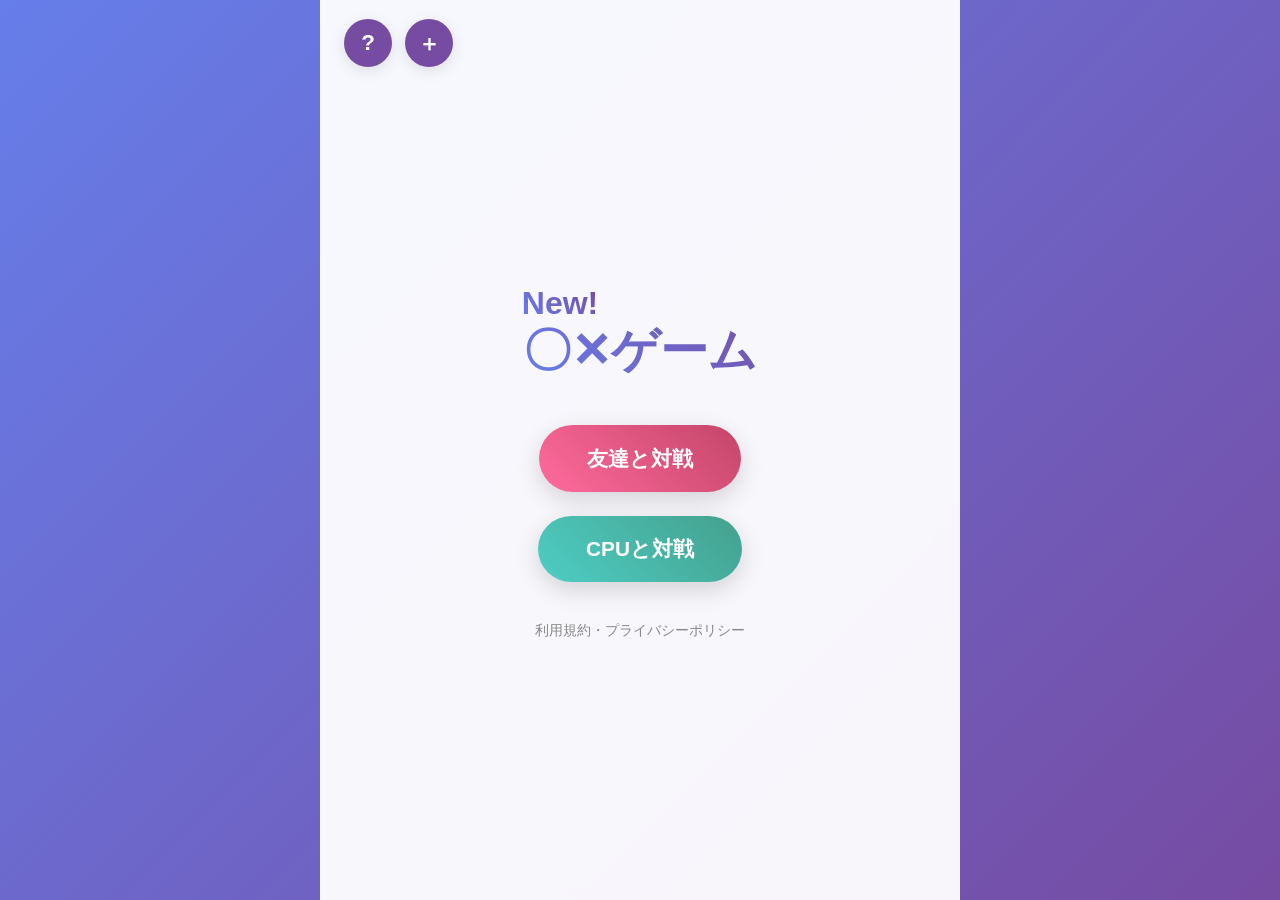
==== commit 60201357: "〇✕２" ====
--- a/index.html
+++ b/index.html
@@ -11,7 +11,7 @@
         <div class="main-screen" id="main-screen">
             <div class="header-action-group">
                 <button id="help-btn" class="help-btn">?</button>
-                <button id="settings-btn" class="help-btn">⚙</button>
+                <button id="settings-btn" class="help-btn">＋</button>
             </div>
             
             <div class="main-content">
@@ -29,20 +29,20 @@
         </div>
 
         <div class="cpu-selection-screen" id="cpu-selection-screen" style="display: none;">
-            <button id="back-to-main-from-cpu-btn" class="back-btn header-back-btn">⇦</button>
+            <button id="back-to-main-from-cpu-btn" class="back-btn header-back-btn">＜</button>
             <div class="cpu-selection-content">
                 <h2 class="cpu-title" id="setup-screen-title">対戦モード設定</h2>
                 
                 <p class="cpu-subtitle">1. 盤面の大きさを選択してください</p>
                 <div class="difficulty-options">
-                    <button id="board-6x6-btn" class="speed-toggle-btn active">標準 (6×6)</button>
-                    <button id="board-7x7-btn" class="speed-toggle-btn">拡大 (7×7)</button>
+                    <button id="board-6x6-btn" class="speed-toggle-btn active">６×６</button>
+                    <button id="board-7x7-btn" class="speed-toggle-btn">７×７</button>
                 </div>
 
                 <div id="p2-only-setup-options" style="display: none;">
-                    <p class="cpu-subtitle">2. 勝利条件（何本先取するか）</p>
+                    <p class="cpu-subtitle">2. 勝利条件を選択して下さい</p>
                     <div class="difficulty-options">
-                        <button id="match-1-btn" class="speed-toggle-btn active">1本勝負</button>
+                        <button id="match-1-btn" class="speed-toggle-btn active">1本先取</button>
                         <button id="match-2-btn" class="speed-toggle-btn">2本先取</button>
                         <button id="match-3-btn" class="speed-toggle-btn">3本先取</button>
                     </div>
@@ -66,7 +66,7 @@
 
                 <div class="cpu-options" style="margin-top: 2rem;">
                     <button id="game-start-final-btn" class="cpu-option-btn cpu-first-btn" style="justify-content: center;">
-                        <span class="option-text">対戦スタート！ ⚔</span>
+                        <span class="option-text">対戦スタート！</span>
                     </button>
                 </div>
             </div>
@@ -76,9 +76,9 @@
             <div class="game-header">
                 <div class="header-action-group-game">
                     <button id="help-btn-game" class="help-btn">?</button>
-                    <button id="settings-btn-game" class="help-btn">⚙</button>
-                </div>
-                <button id="back-to-main-from-game-btn" class="back-btn">⇦</button>
+                    <button id="settings-btn-game" class="help-btn">＋</button>
+                </div>
+                <button id="back-to-main-from-game-btn" class="back-btn">＜</button>
             </div>
 
             <div class="gravity-section">
@@ -147,7 +147,7 @@
                             <div class="rule-item-visual">
                                 <div class="rule-left">
                                     <span class="rule-icon">🌎</span>
-                                    <span class="rule-text wrap-text"><strong>重力による連鎖消滅</strong><br>重力でコマが消えた場合、空いた隙間を埋めるように同じ方向へ再び重力がかかります。</span>
+                                    <span class="rule-text wrap-text"><strong>重力</strong><br>盤面にあるコマを任意の方向に寄せられます。移動後に３つ揃った場合は画像のような効果が発生します。使用は一人一回です。</span>
                                 </div>
                                 <div class="visual-flow-container">
                                     <div class="flow-step-block">
@@ -160,34 +160,34 @@
                                         </div>
                                     </div>
                                     <div class="flow-step-block">
-                                        <div class="step-title">2. 落下と整列</div>
+                                        <div class="step-title">2. 重力の使用</div>
                                         <div class="diagram-grid-4">
                                             <div class="diag-cell empty"></div><div class="diag-cell empty"></div><div class="diag-cell empty"></div><div class="diag-cell empty"></div>
                                             <div class="diag-cell empty"></div><div class="diag-cell empty"></div><div class="diag-cell empty"></div><div class="diag-cell empty"></div>
                                             <div class="diag-cell x">✕</div><div class="diag-cell empty"></div><div class="diag-cell x">✕</div><div class="diag-cell empty"></div>
                                             <div class="diag-cell o">〇</div><div class="diag-cell o">〇</div><div class="diag-cell o">〇</div><div class="diag-cell x">✕</div>
                                         </div>
-                                        <div class="step-desc-danger">(横に〇が3つ揃う)</div>
-                                    </div>
-                                    <div class="flow-step-block">
-                                        <div class="step-title">3. 3つ消滅</div>
+                                        <div class="step-desc-danger">(下方向に重力を使用)</div>
+                                    </div>
+                                    <div class="flow-step-block">
+                                        <div class="step-title">3. ３つで消滅</div>
                                         <div class="diagram-grid-4">
                                             <div class="diag-cell empty"></div><div class="diag-cell empty"></div><div class="diag-cell empty"></div><div class="diag-cell empty"></div>
                                             <div class="diag-cell empty"></div><div class="diag-cell empty"></div><div class="diag-cell empty"></div><div class="diag-cell empty"></div>
                                             <div class="diag-cell x">✕</div><div class="diag-cell empty"></div><div class="diag-cell x">✕</div><div class="diag-cell empty"></div>
                                             <div class="diag-cell ghost"></div><div class="diag-cell ghost"></div><div class="diag-cell ghost"></div><div class="diag-cell x">✕</div>
                                         </div>
-                                        <div class="step-desc-purple">(下段の〇3つが消滅)</div>
-                                    </div>
-                                    <div class="flow-step-block">
-                                        <div class="step-title">4. 連鎖完了</div>
+                                        <div class="step-desc-purple">(３つの〇が消滅)</div>
+                                    </div>
+                                    <div class="flow-step-block">
+                                        <div class="step-title">4. 重力終了</div>
                                         <div class="diagram-grid-4">
                                             <div class="diag-cell empty"></div><div class="diag-cell empty"></div><div class="diag-cell empty"></div><div class="diag-cell empty"></div>
                                             <div class="diag-cell empty"></div><div class="diag-cell empty"></div><div class="diag-cell empty"></div><div class="diag-cell empty"></div>
                                             <div class="diag-cell empty"></div><div class="diag-cell empty"></div><div class="diag-cell empty"></div><div class="diag-cell empty"></div>
                                             <div class="diag-cell x">✕</div><div class="diag-cell empty"></div><div class="diag-cell x">✕</div><div class="diag-cell x">✕</div>
                                         </div>
-                                        <div class="step-desc-success">(両脇の✕が下へ詰まる)</div>
+                                        <div class="step-desc-success">(空いたマスを埋める)</div>
                                     </div>
                                 </div>
                             </div>
@@ -207,17 +207,17 @@
         <div class="help-modal" id="settings-modal">
             <div class="modal-content" style="max-width: 400px;">
                 <div class="modal-header">
-                    <h2>⚙ 設定</h2>
+                    <h2>設定</h2>
                     <button id="close-settings-btn" class="close-btn">×</button>
                 </div>
                 <div class="help-content">
                     <div class="help-section">
                         <h3>初心者ガイド機能</h3>
                         <div class="settings-row">
-                            <button id="guide-on-btn" class="speed-toggle-btn active">ON（おすすめ）</button>
+                            <button id="guide-on-btn" class="speed-toggle-btn active">ON</button>
                             <button id="guide-off-btn" class="speed-toggle-btn">OFF</button>
                         </div>
-                        <p style="font-size: 0.8rem; color: #666; margin-top: 5px; text-align: left; line-height: 1.3;">※ONにすると、自爆マスの赤枠警告や、重力ボタン長押しでの予測プレビューが表示されます。</p>
+                        <p style="font-size: 0.8rem; color: #666; margin-top: 5px; text-align: left; line-height: 1.3;">※ONにすると、3つ揃って消滅するマスの事前警告や、重力ボタンの長押しで重力による移動後の盤面が表示されます。</p>
                     </div>
                     <div class="help-section">
                         <h3>テーマカラー</h3>
--- a/style.css
+++ b/style.css
@@ -38,7 +38,7 @@
 .back-btn { background: linear-gradient(45deg, #ff6b6b, #ee5a24); color: white; border: none; border-radius: 50%; font-size: 1.5rem; font-weight: bold; cursor: pointer; transition: all 0.3s ease; width: 48px; height: 48px; display: flex; align-items: center; justify-content: center; }
 .back-btn:hover { transform: translateY(-2px); box-shadow: 0 4px 15px rgba(0, 0, 0, 0.2); }
 
-/* 🌎 重力セクション（上部にボタンの重なりが一切ないためマージンを上へ固定） */
+/* 🌎 重力セクション */
 .gravity-section { position: relative; display: flex; flex-direction: column; align-items: center; gap: 10px; margin-top: -2.5rem; margin-bottom: 2rem; z-index: 200; }
 .gravity-btn { background: linear-gradient(45deg, #4ecdc4, #44a08d); color: white; border: none; padding: 0.8rem 2.2rem; border-radius: 25px; font-size: 1rem; font-weight: 600; cursor: pointer; transition: all 0.2s ease; box-shadow: 0 4px 12px rgba(0, 0, 0, 0.1); }
 .gravity-btn:disabled { background: #ccc; cursor: not-allowed; transform: none; box-shadow: none; }
@@ -71,7 +71,7 @@
 
 @keyframes winningPulse { 0% { transform: translate3d(0,0,0) scale(1.02); box-shadow: 0 0 12px rgba(255, 107, 157, 0.6); } 50% { transform: translate3d(0,0,0) scale(1.08); box-shadow: 0 0 22px rgba(196, 69, 105, 0.9); } 100% { transform: translate3d(0,0,0) scale(1.02); box-shadow: 0 0 12px rgba(255, 107, 157, 0.6); } }
 
-/* 🏆 新設計：下部へ移動したスコアボードのスタイル */
+/* 下部へ移動したスコアボードのスタイル */
 .match-scoreboard { display: flex; align-items: center; justify-content: center; gap: 15px; margin-top: 0.5rem; margin-bottom: 2.2rem; background: rgba(0, 0, 0, 0.04); padding: 8px 24px; border-radius: 20px; font-weight: bold; position: relative; width: fit-content; margin-left: auto; margin-right: auto; }
 body.dark-theme .match-scoreboard { background: rgba(255, 255, 255, 0.05); }
 .score-box { font-size: 1.4rem; padding: 2px 10px; border-radius: 8px; }
@@ -81,7 +81,7 @@
 body.dark-theme .score-box.x-score { color: #f472b6; }
 .score-divider { color: #888; font-size: 1.2rem; }
 
-/* 「何点先取」を潰さず、さらに下へマージンを設けて独立表示 */
+/* 「何点先取」を独立表示 */
 .match-target-text { position: absolute; bottom: -1.5rem; left: 50%; transform: translateX(-50%); font-size: 0.85rem; color: #555; font-weight: 600; white-space: nowrap; }
 body.dark-theme .match-target-text { color: #ccc; }
 
@@ -135,8 +135,8 @@
 body.dark-theme .step-title { color: #9ca3af; }
 .diagram-grid-4 { display: grid; grid-template-columns: repeat(4, 26px); gap: 2px; }
 .step-desc-danger { font-size: 0.65rem; color: #ff4757; text-align: center; font-weight: 600; }
-.step-desc-purple { font-size: 0.65rem; color: #764ba2; text-align: center; font-weight: 600; }
-.step-desc-success { font-size: 0.65rem; color: #44a08d; text-align: center; font-weight: 600; }
+.step-desc-purple { font-size: 0.65rem; color: #ff4757; text-align: center; font-weight: 600; }
+.step-desc-success { font-size: 0.65rem; color: #ff4757; text-align: center; font-weight: 600; }
 
 .diag-cell { width: 26px; height: 26px; background: white; border-radius: 6px; display: flex; align-items: center; justify-content: center; font-weight: bold; font-size: 0.8rem; box-shadow: 1px 1px 4px rgba(0,0,0,0.1); }
 body.dark-theme .diag-cell { background: #1f2937; }
@@ -188,8 +188,8 @@
     .game-mode-buttons { gap: 1.5rem; width: 100%; max-width: 280px; }
     .play-btn { min-width: 100%; padding: 1.2rem 2rem; font-size: 1.2rem; border-radius: 30px; }
     
-    /* 📱 スマホ版盤面：親要素の軸をセンターに完全ロックし、1pxの狂いもなく完全ど真ん中へ配置 */
-    .game-board { width: calc(100vw - 32px) !important; max-width: 100vw !important; margin-bottom: 2rem !important; margin-left: auto !important; margin-right: auto !important; padding: 0 !important; display: grid !important; justify-content: center !important; justify-items: center !important; }
+    /* 📱 スマホ版盤面：親要素基準の100%幅にロック */
+    .game-board { width: 100% !important; max-width: calc(100% - 32px) !important; margin-bottom: 2rem !important; margin-left: auto !important; margin-right: auto !important; padding: 0 !important; display: grid !important; justify-content: center !important; justify-items: center !important; }
     .cell { width: 100% !important; height: auto !important; }
     
     .game-board.size-6x6 { gap: 6px !important; grid-template-columns: repeat(6, 1fr) !important; }
@@ -198,8 +198,8 @@
     .game-board.size-7x7 { gap: 4px !important; grid-template-columns: repeat(7, 1fr) !important; }
     .game-board.size-7x7 .cell { font-size: 1.15rem; border-radius: 6px; }
     
-    /* 🏆 スコアボードが下へ行ったことで、重力セクションは上の広々としたエリアにスッキリ配置 */
-    .gravity-section { margin-top: -0.5rem; margin-bottom: 2.5rem; }
+    /* 🚀 【さらに改修】重力セクションの位置を限界まで上空へ。方向キー展開時も絶対にマスと被らない距離感に調整 */
+    .gravity-section { margin-top: -2.0rem !important; margin-bottom: 4.8rem !important; }
     
     /* 丸ボタン類を押しやすく大型化 */
     .back-btn, .help-btn { width: 46px !important; height: 46px !important; font-size: 1.25rem !important; }
